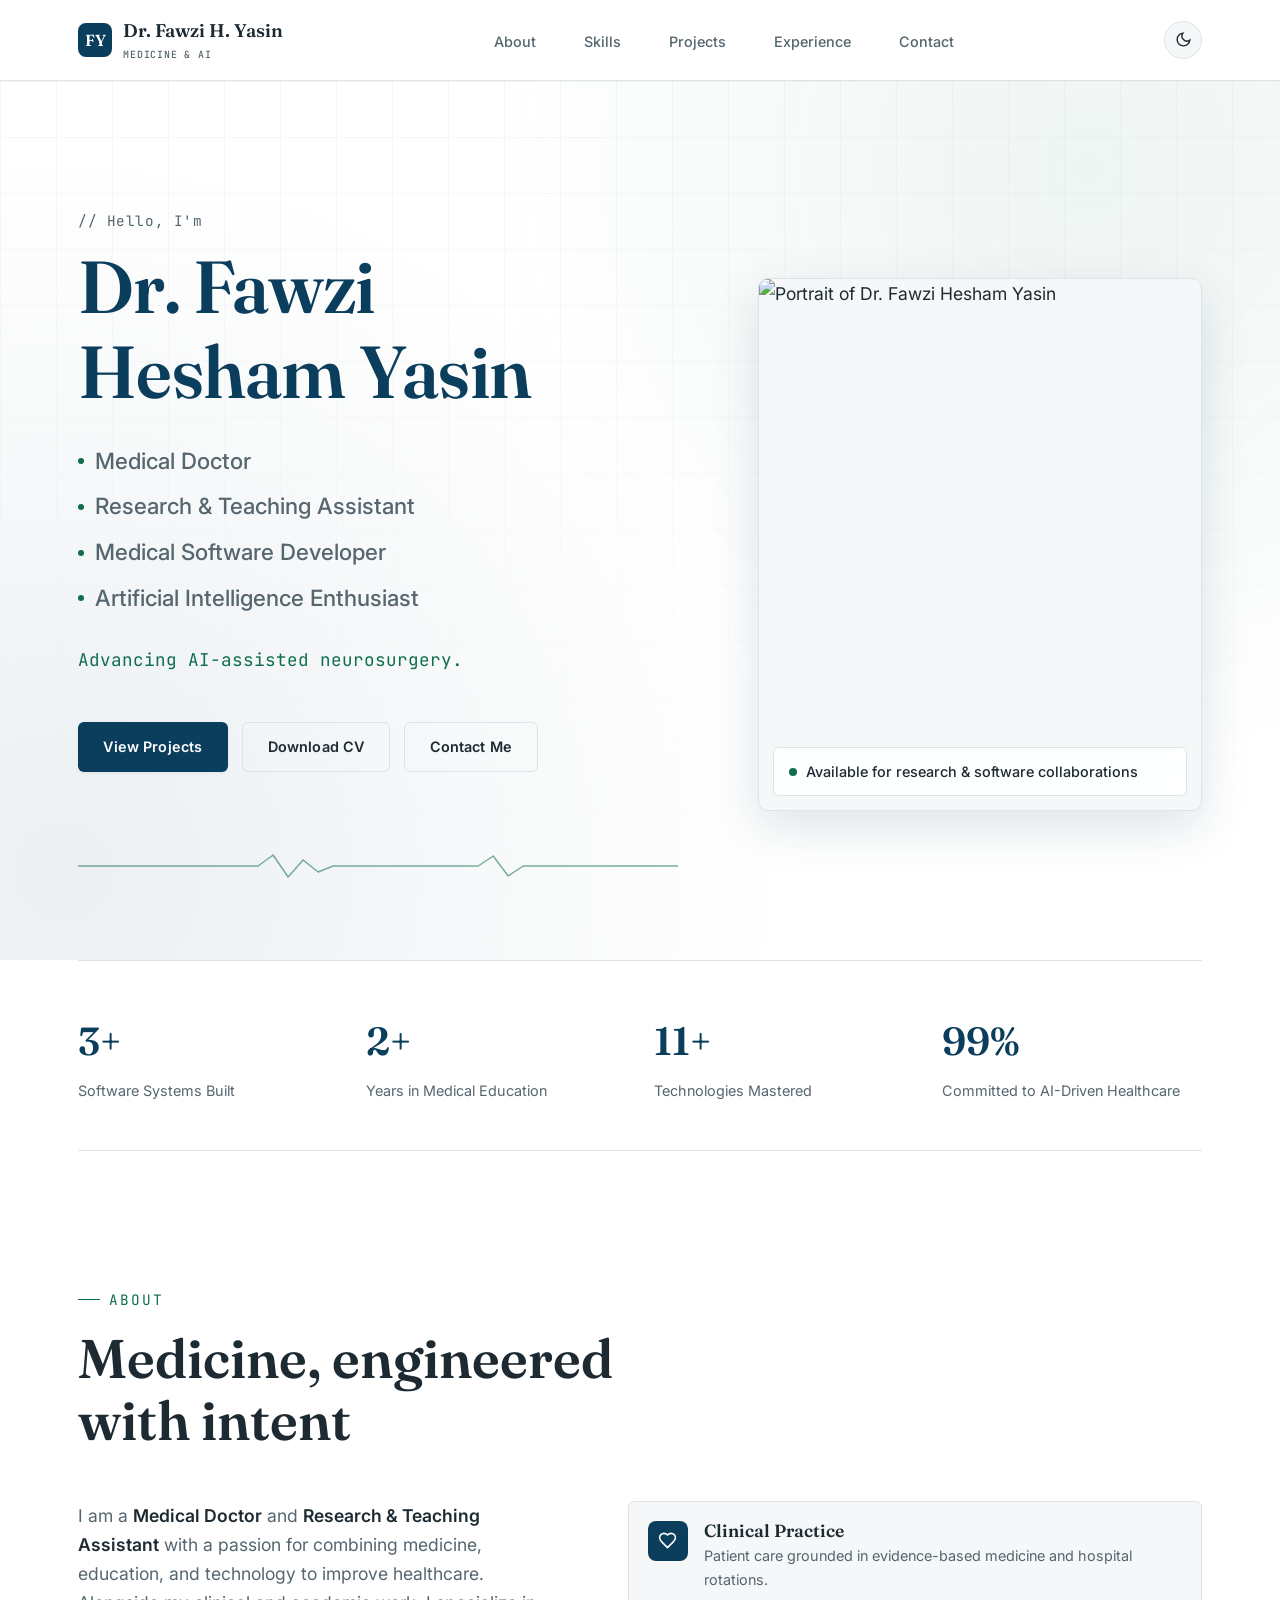
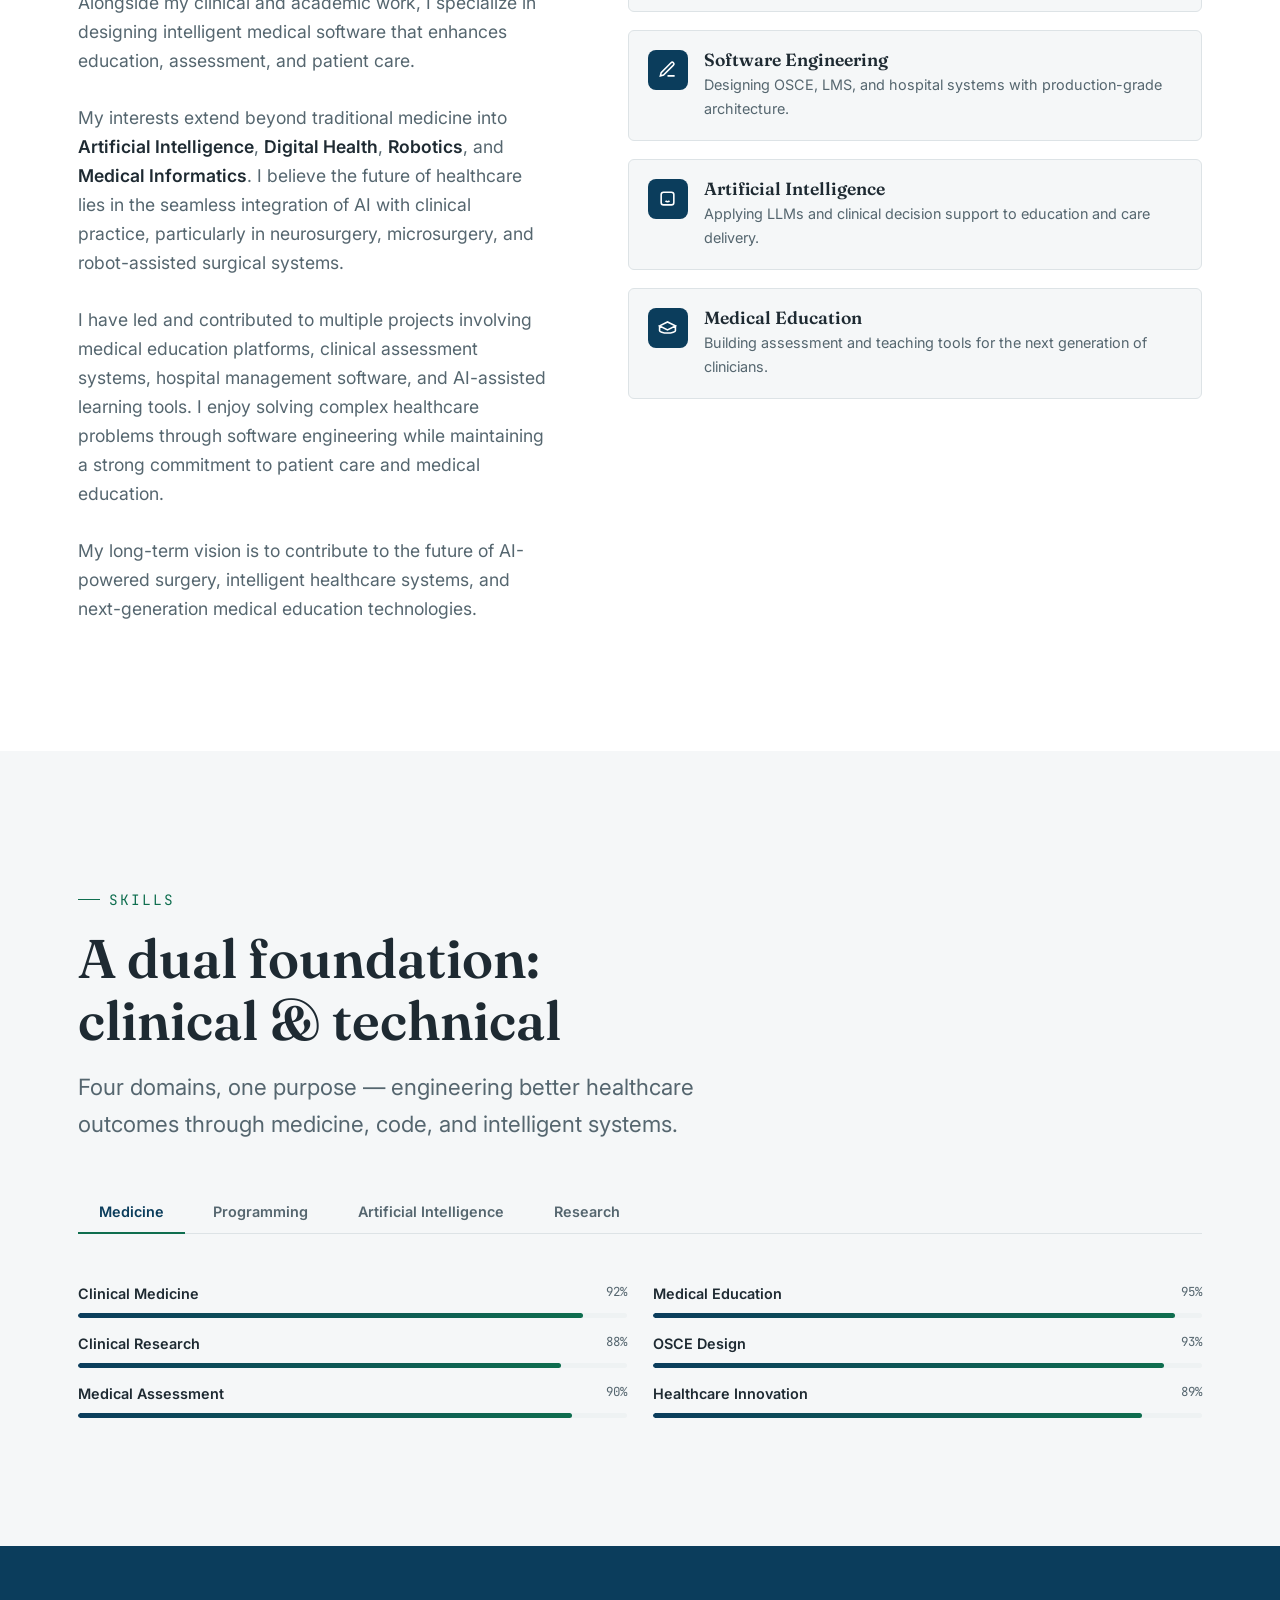
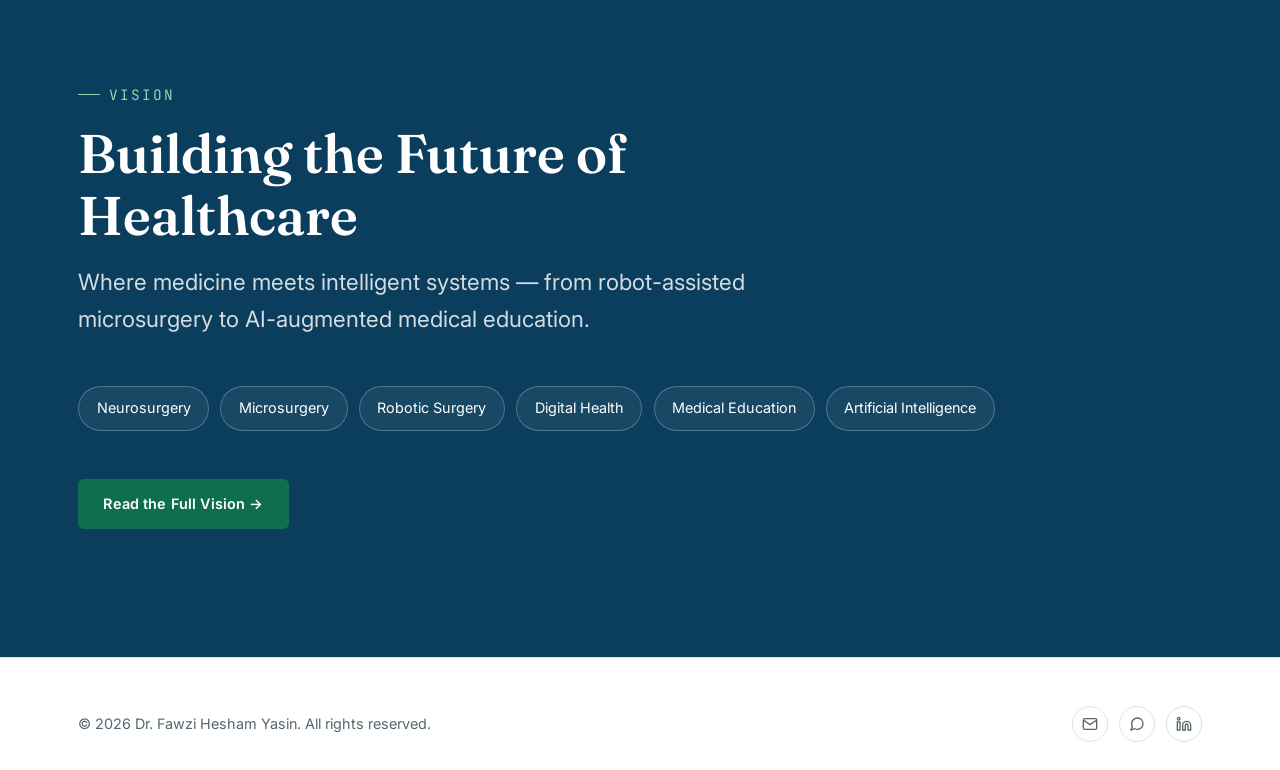
==== index.html @ 8b8a3ea6 "Initial commit: portfolio website" ====
<!DOCTYPE html>
<html lang="en">
<head>
<meta charset="UTF-8">
<meta name="viewport" content="width=device-width, initial-scale=1.0">
<title>Dr. Fawzi Hesham Yasin — Medical Doctor &amp; Medical Software Developer</title>
<meta name="description" content="Dr. Fawzi Hesham Yasin — Medical Doctor, Research &amp; Teaching Assistant, Medical Software Developer, and AI &amp; Digital Health enthusiast bridging medicine, AI, and medical education.">
<meta property="og:title" content="Dr. Fawzi Hesham Yasin">
<meta property="og:description" content="Medical Doctor • Research & Teaching Assistant • Medical Software Developer • AI & Digital Health Enthusiast">
<meta property="og:type" content="website">
<link rel="preconnect" href="https://fonts.googleapis.com">
<link rel="preconnect" href="https://fonts.gstatic.com" crossorigin>
<link href="https://fonts.googleapis.com/css2?family=Fraunces:opsz,wght@9..144,500;9..144,600;9..144,700&family=Inter:wght@400;500;600;700&family=JetBrains+Mono:wght@400;500&display=swap" rel="stylesheet">
<link rel="stylesheet" href="assets/css/style.css">
</head>
<body>

<!-- Loader -->
<div class="loader" aria-hidden="true">
  <svg class="loader-mark" viewBox="0 0 300 60" xmlns="http://www.w3.org/2000/svg">
    <path d="M0,30 L60,30 L72,10 L85,50 L98,20 L110,40 L122,30 L180,30 L192,15 L205,45 L218,30 L300,30"/>
  </svg>
</div>

<!-- Header -->
<header class="site-header">
  <nav class="nav">
    <a href="index.html" class="brand">
      <span class="brand-mark">FY</span>
      <span>Dr. Fawzi H. Yasin<small>Medicine &amp; AI</small></span>
    </a>
    <ul class="nav-links">
      <li><a href="index.html#about">About</a></li>
      <li><a href="index.html#skills">Skills</a></li>
      <li><a href="projects.html">Projects</a></li>
      <li><a href="experience.html">Experience</a></li>
      <li><a href="contact.html">Contact</a></li>
    </ul>
    <div class="nav-actions">
      <button class="theme-toggle" aria-label="Toggle dark mode">
        <svg class="icon-moon" viewBox="0 0 24 24" fill="none" stroke="currentColor" stroke-width="2"><path d="M21 12.79A9 9 0 1 1 11.21 3 7 7 0 0 0 21 12.79z"/></svg>
        <svg class="icon-sun" viewBox="0 0 24 24" fill="none" stroke="currentColor" stroke-width="2"><circle cx="12" cy="12" r="4"/><path d="M12 2v2M12 20v2M4.93 4.93l1.41 1.41M17.66 17.66l1.41 1.41M2 12h2M20 12h2M6.34 17.66l-1.41 1.41M19.07 4.93l-1.41 1.41"/></svg>
      </button>
      <button class="menu-toggle" aria-label="Toggle menu"><span></span><span></span><span></span></button>
    </div>
  </nav>
</header>

<!-- Hero -->
<section class="hero">
  <div class="hero-bg" aria-hidden="true"></div>
  <div class="hero-grid" aria-hidden="true"></div>
  <div class="container hero-inner">
    <div>
      <div class="hero-greeting">// Hello, I'm</div>
      <h1>Dr. Fawzi<br>Hesham Yasin</h1>
      <div class="hero-roles">
        <div class="hero-role"><span class="dot"></span>Medical Doctor</div>
        <div class="hero-role"><span class="dot"></span>Research &amp; Teaching Assistant</div>
        <div class="hero-role"><span class="dot"></span>Medical Software Developer</div>
        <div class="hero-role"><span class="dot"></span>Artificial Intelligence Enthusiast</div>
      </div>
      <div class="hero-typed" aria-live="polite"></div>
      <div class="hero-actions">
        <a href="projects.html" class="btn btn-primary">View Projects</a>
        <a href="assets/cv/Fawzi-Hesham-Yasin-CV.pdf" class="btn btn-outline" download>Download CV</a>
        <a href="contact.html" class="btn btn-outline">Contact Me</a>
      </div>
      <div class="hero-vital" aria-hidden="true">
        <svg class="vital-divider" viewBox="0 0 600 28" preserveAspectRatio="none">
          <path d="M0,14 L180,14 L195,3 L210,25 L225,8 L240,20 L255,14 L400,14 L415,4 L430,24 L445,14 L600,14"/>
        </svg>
      </div>
    </div>
    <div class="hero-portrait">
      <img src="https://images.unsplash.com/photo-1622253692010-333f2da6031d?q=80&w=800&auto=format&fit=crop" alt="Portrait of Dr. Fawzi Hesham Yasin" id="portraitImg">
      <div class="hero-portrait-badge">
        <span class="pulse"></span>
        <span>Available for research &amp; software collaborations</span>
      </div>
    </div>
  </div>
</section>

<!-- Stats -->
<div class="container">
  <div class="stats">
    <div class="stat reveal">
      <div class="stat-num"><span data-count="4" data-suffix="+">0</span></div>
      <div class="stat-label">Software Systems Built</div>
    </div>
    <div class="stat reveal">
      <div class="stat-num"><span data-count="3" data-suffix="+">0</span></div>
      <div class="stat-label">Years in Medical Education</div>
    </div>
    <div class="stat reveal">
      <div class="stat-num"><span data-count="12" data-suffix="+">0</span></div>
      <div class="stat-label">Technologies Mastered</div>
    </div>
    <div class="stat reveal">
      <div class="stat-num"><span data-count="100" data-suffix="%">0</span></div>
      <div class="stat-label">Committed to AI-Driven Healthcare</div>
    </div>
  </div>
</div>

<!-- About -->
<section id="about">
  <div class="container">
    <div class="section-head reveal">
      <div class="eyebrow">About</div>
      <h2>Medicine, engineered with intent</h2>
    </div>
    <div class="about-grid">
      <div class="about-copy reveal">
        <p>I am a <strong>Medical Doctor</strong> and <strong>Research &amp; Teaching Assistant</strong> with a passion for combining medicine, education, and technology to improve healthcare. Alongside my clinical and academic work, I specialize in designing intelligent medical software that enhances education, assessment, and patient care.</p>
        <p>My interests extend beyond traditional medicine into <strong>Artificial Intelligence</strong>, <strong>Digital Health</strong>, <strong>Robotics</strong>, and <strong>Medical Informatics</strong>. I believe the future of healthcare lies in the seamless integration of AI with clinical practice, particularly in neurosurgery, microsurgery, and robot-assisted surgical systems.</p>
        <p>I have led and contributed to multiple projects involving medical education platforms, clinical assessment systems, hospital management software, and AI-assisted learning tools. I enjoy solving complex healthcare problems through software engineering while maintaining a strong commitment to patient care and medical education.</p>
        <p>My long-term vision is to contribute to the future of AI-powered surgery, intelligent healthcare systems, and next-generation medical education technologies.</p>
      </div>
      <div class="pillars reveal">
        <div class="pillar">
          <div class="pillar-icon"><svg viewBox="0 0 24 24" fill="none" stroke="currentColor" stroke-width="2"><path d="M19 14c1.49-1.46 3-3.21 3-5.5A5.5 5.5 0 0 0 16.5 3c-1.76 0-3 .5-4.5 2-1.5-1.5-2.74-2-4.5-2A5.5 5.5 0 0 0 2 8.5c0 2.29 1.51 4.04 3 5.5l7 7Z"/></svg></div>
          <div><h4>Clinical Practice</h4><p>Patient care grounded in evidence-based medicine and hospital rotations.</p></div>
        </div>
        <div class="pillar">
          <div class="pillar-icon"><svg viewBox="0 0 24 24" fill="none" stroke="currentColor" stroke-width="2"><path d="M12 20h9M16.5 3.5a2.12 2.12 0 0 1 3 3L7 19l-4 1 1-4Z"/></svg></div>
          <div><h4>Software Engineering</h4><p>Designing OSCE, LMS, and hospital systems with production-grade architecture.</p></div>
        </div>
        <div class="pillar">
          <div class="pillar-icon"><svg viewBox="0 0 24 24" fill="none" stroke="currentColor" stroke-width="2"><rect x="4" y="4" width="16" height="16" rx="3"/><path d="M9 9h.01M15 9h.01M9.5 15a3.5 3.5 0 0 0 5 0"/></svg></div>
          <div><h4>Artificial Intelligence</h4><p>Applying LLMs and clinical decision support to education and care delivery.</p></div>
        </div>
        <div class="pillar">
          <div class="pillar-icon"><svg viewBox="0 0 24 24" fill="none" stroke="currentColor" stroke-width="2"><path d="M22 10v6M2 10l10-5 10 5-10 5-10-5Zm0 0v6c0 1 4 3 10 3s10-2 10-3v-6"/></svg></div>
          <div><h4>Medical Education</h4><p>Building assessment and teaching tools for the next generation of clinicians.</p></div>
        </div>
      </div>
    </div>
  </div>
</section>

<!-- Skills -->
<section id="skills" style="background:var(--color-surface);">
  <div class="container">
    <div class="section-head reveal">
      <div class="eyebrow">Skills</div>
      <h2>A dual foundation: clinical &amp; technical</h2>
      <p>Four domains, one purpose — engineering better healthcare outcomes through medicine, code, and intelligent systems.</p>
    </div>

    <div class="skills-tabs reveal" role="tablist">
      <button class="skills-tab active" data-target="panel-medicine">Medicine</button>
      <button class="skills-tab" data-target="panel-programming">Programming</button>
      <button class="skills-tab" data-target="panel-ai">Artificial Intelligence</button>
      <button class="skills-tab" data-target="panel-research">Research</button>
    </div>

    <div class="skills-panel active" id="panel-medicine">
      <div class="skill-list">
        <div class="skill-item"><div class="skill-item-top"><span class="skill-name">Clinical Medicine</span><span class="skill-pct">92%</span></div><div class="skill-bar"><div class="skill-bar-fill" data-pct="92"></div></div></div>
        <div class="skill-item"><div class="skill-item-top"><span class="skill-name">Medical Education</span><span class="skill-pct">95%</span></div><div class="skill-bar"><div class="skill-bar-fill" data-pct="95"></div></div></div>
        <div class="skill-item"><div class="skill-item-top"><span class="skill-name">Clinical Research</span><span class="skill-pct">88%</span></div><div class="skill-bar"><div class="skill-bar-fill" data-pct="88"></div></div></div>
        <div class="skill-item"><div class="skill-item-top"><span class="skill-name">OSCE Design</span><span class="skill-pct">93%</span></div><div class="skill-bar"><div class="skill-bar-fill" data-pct="93"></div></div></div>
        <div class="skill-item"><div class="skill-item-top"><span class="skill-name">Medical Assessment</span><span class="skill-pct">90%</span></div><div class="skill-bar"><div class="skill-bar-fill" data-pct="90"></div></div></div>
        <div class="skill-item"><div class="skill-item-top"><span class="skill-name">Healthcare Innovation</span><span class="skill-pct">89%</span></div><div class="skill-bar"><div class="skill-bar-fill" data-pct="89"></div></div></div>
      </div>
    </div>

    <div class="skills-panel" id="panel-programming">
      <div class="skill-list">
        <div class="skill-item"><div class="skill-item-top"><span class="skill-name">Python</span><span class="skill-pct">90%</span></div><div class="skill-bar"><div class="skill-bar-fill" data-pct="90"></div></div></div>
        <div class="skill-item"><div class="skill-item-top"><span class="skill-name">Django</span><span class="skill-pct">85%</span></div><div class="skill-bar"><div class="skill-bar-fill" data-pct="85"></div></div></div>
        <div class="skill-item"><div class="skill-item-top"><span class="skill-name">JavaScript</span><span class="skill-pct">82%</span></div><div class="skill-bar"><div class="skill-bar-fill" data-pct="82"></div></div></div>
        <div class="skill-item"><div class="skill-item-top"><span class="skill-name">React</span><span class="skill-pct">78%</span></div><div class="skill-bar"><div class="skill-bar-fill" data-pct="78"></div></div></div>
        <div class="skill-item"><div class="skill-item-top"><span class="skill-name">Flutter</span><span class="skill-pct">75%</span></div><div class="skill-bar"><div class="skill-bar-fill" data-pct="75"></div></div></div>
        <div class="skill-item"><div class="skill-item-top"><span class="skill-name">HTML &amp; CSS</span><span class="skill-pct">93%</span></div><div class="skill-bar"><div class="skill-bar-fill" data-pct="93"></div></div></div>
        <div class="skill-item"><div class="skill-item-top"><span class="skill-name">REST APIs</span><span class="skill-pct">86%</span></div><div class="skill-bar"><div class="skill-bar-fill" data-pct="86"></div></div></div>
        <div class="skill-item"><div class="skill-item-top"><span class="skill-name">Git &amp; GitHub</span><span class="skill-pct">88%</span></div><div class="skill-bar"><div class="skill-bar-fill" data-pct="88"></div></div></div>
      </div>
    </div>

    <div class="skills-panel" id="panel-ai">
      <div class="skill-list">
        <div class="skill-item"><div class="skill-item-top"><span class="skill-name">AI in Medicine</span><span class="skill-pct">91%</span></div><div class="skill-bar"><div class="skill-bar-fill" data-pct="91"></div></div></div>
        <div class="skill-item"><div class="skill-item-top"><span class="skill-name">Medical Education AI</span><span class="skill-pct">89%</span></div><div class="skill-bar"><div class="skill-bar-fill" data-pct="89"></div></div></div>
        <div class="skill-item"><div class="skill-item-top"><span class="skill-name">Clinical Decision Support</span><span class="skill-pct">84%</span></div><div class="skill-bar"><div class="skill-bar-fill" data-pct="84"></div></div></div>
        <div class="skill-item"><div class="skill-item-top"><span class="skill-name">Prompt Engineering</span><span class="skill-pct">92%</span></div><div class="skill-bar"><div class="skill-bar-fill" data-pct="92"></div></div></div>
        <div class="skill-item"><div class="skill-item-top"><span class="skill-name">AI Workflow Design</span><span class="skill-pct">87%</span></div><div class="skill-bar"><div class="skill-bar-fill" data-pct="87"></div></div></div>
        <div class="skill-item"><div class="skill-item-top"><span class="skill-name">LLMs</span><span class="skill-pct">90%</span></div><div class="skill-bar"><div class="skill-bar-fill" data-pct="90"></div></div></div>
        <div class="skill-item"><div class="skill-item-top"><span class="skill-name">Healthcare Automation</span><span class="skill-pct">83%</span></div><div class="skill-bar"><div class="skill-bar-fill" data-pct="83"></div></div></div>
        <div class="skill-item"><div class="skill-item-top"><span class="skill-name">Digital Health</span><span class="skill-pct">88%</span></div><div class="skill-bar"><div class="skill-bar-fill" data-pct="88"></div></div></div>
      </div>
    </div>

    <div class="skills-panel" id="panel-research">
      <div class="skill-list">
        <div class="skill-item"><div class="skill-item-top"><span class="skill-name">Clinical Research</span><span class="skill-pct">87%</span></div><div class="skill-bar"><div class="skill-bar-fill" data-pct="87"></div></div></div>
        <div class="skill-item"><div class="skill-item-top"><span class="skill-name">Evidence-Based Medicine</span><span class="skill-pct">90%</span></div><div class="skill-bar"><div class="skill-bar-fill" data-pct="90"></div></div></div>
        <div class="skill-item"><div class="skill-item-top"><span class="skill-name">Medical Statistics</span><span class="skill-pct">80%</span></div><div class="skill-bar"><div class="skill-bar-fill" data-pct="80"></div></div></div>
        <div class="skill-item"><div class="skill-item-top"><span class="skill-name">Scientific Writing</span><span class="skill-pct">85%</span></div><div class="skill-bar"><div class="skill-bar-fill" data-pct="85"></div></div></div>
        <div class="skill-item"><div class="skill-item-top"><span class="skill-name">Data Analysis</span><span class="skill-pct">83%</span></div><div class="skill-bar"><div class="skill-bar-fill" data-pct="83"></div></div></div>
        <div class="skill-item"><div class="skill-item-top"><span class="skill-name">Research Methodology</span><span class="skill-pct">86%</span></div><div class="skill-bar"><div class="skill-bar-fill" data-pct="86"></div></div></div>
      </div>
    </div>
  </div>
</section>

<!-- Vision preview -->
<section class="vision-section">
  <div class="container">
    <div class="eyebrow reveal">Vision</div>
    <h2 class="reveal">Building the Future of Healthcare</h2>
    <p class="lede reveal">Where medicine meets intelligent systems — from robot-assisted microsurgery to AI-augmented medical education.</p>
    <div class="vision-tags reveal">
      <span class="vision-tag">Neurosurgery</span>
      <span class="vision-tag">Microsurgery</span>
      <span class="vision-tag">Robotic Surgery</span>
      <span class="vision-tag">Digital Health</span>
      <span class="vision-tag">Medical Education</span>
      <span class="vision-tag">Artificial Intelligence</span>
    </div>
    <a href="experience.html#vision" class="btn btn-emerald reveal">Read the Full Vision →</a>
  </div>
</section>

<!-- Footer -->
<footer class="site-footer">
  <div class="container footer-inner">
    <div class="footer-copy">© 2026 Dr. Fawzi Hesham Yasin. All rights reserved.</div>
    <div class="footer-social">
      <a href="mailto:Fawzi.fy@gmail.com" aria-label="Email"><svg viewBox="0 0 24 24" fill="none" stroke="currentColor" stroke-width="2"><rect x="2" y="4" width="20" height="16" rx="2"/><path d="m22 6-10 7L2 6"/></svg></a>
      <a href="https://wa.me/972595202671" target="_blank" rel="noopener" aria-label="WhatsApp"><svg viewBox="0 0 24 24" fill="none" stroke="currentColor" stroke-width="2"><path d="M21 11.5a8.38 8.38 0 0 1-.9 3.8 8.5 8.5 0 0 1-7.6 4.7 8.38 8.38 0 0 1-3.8-.9L3 21l1.9-5.7a8.38 8.38 0 0 1-.9-3.8 8.5 8.5 0 0 1 4.7-7.6 8.38 8.38 0 0 1 3.8-.9h.5a8.48 8.48 0 0 1 8 8v.5z"/></svg></a>
      <a href="https://linkedin.com" target="_blank" rel="noopener" aria-label="LinkedIn"><svg viewBox="0 0 24 24" fill="none" stroke="currentColor" stroke-width="2"><path d="M16 8a6 6 0 0 1 6 6v7h-4v-7a2 2 0 0 0-2-2 2 2 0 0 0-2 2v7h-4v-7a6 6 0 0 1 6-6z"/><rect x="2" y="9" width="4" height="12"/><circle cx="4" cy="4" r="2"/></svg></a>
    </div>
  </div>
</footer>

<button class="to-top" aria-label="Back to top">
  <svg viewBox="0 0 24 24" fill="none" stroke="currentColor" stroke-width="2"><path d="M12 19V5M5 12l7-7 7 7"/></svg>
</button>

<script src="assets/js/main.js"></script>
</body>
</html>
---- assets/css/style.css ----
/* ============================================================
   Dr. Fawzi Hesham Yasin — Portfolio
   Design tokens
   ============================================================ */
:root {
  /* Color */
  --color-primary: #0B3D5C;      /* deep medical blue */
  --color-primary-dark: #082C43;
  --color-emerald: #0F6E4F;      /* professional emerald */
  --color-emerald-light: #12885F;
  --color-bg: #FFFFFF;
  --color-surface: #F5F7F8;      /* light gray */
  --color-surface-alt: #EEF2F3;
  --color-text: #1E2A32;         /* dark slate */
  --color-text-muted: #55666F;
  --color-accent: #4A90A4;       /* soft blue */
  --color-border: #DDE3E6;

  /* Dark mode */
  --dark-bg: #0E1418;
  --dark-surface: #151D22;
  --dark-surface-alt: #1B252B;
  --dark-text: #E7EDEF;
  --dark-text-muted: #94A5AC;
  --dark-border: #263139;

  /* Type */
  --font-display: 'Fraunces', Georgia, 'Times New Roman', serif;
  --font-body: 'Inter', -apple-system, BlinkMacSystemFont, 'Segoe UI', sans-serif;
  --font-mono: 'JetBrains Mono', 'SF Mono', Consolas, monospace;

  /* Scale */
  --step--1: clamp(0.83rem, 0.8rem + 0.15vw, 0.9rem);
  --step-0: clamp(1rem, 0.96rem + 0.2vw, 1.1rem);
  --step-1: clamp(1.2rem, 1.1rem + 0.4vw, 1.4rem);
  --step-2: clamp(1.5rem, 1.35rem + 0.6vw, 1.85rem);
  --step-3: clamp(1.9rem, 1.65rem + 1vw, 2.5rem);
  --step-4: clamp(2.4rem, 2rem + 1.8vw, 3.4rem);
  --step-5: clamp(3rem, 2.4rem + 2.8vw, 4.6rem);

  /* Spacing */
  --space-xs: 0.5rem;
  --space-sm: 1rem;
  --space-md: 1.75rem;
  --space-lg: 3rem;
  --space-xl: 5rem;
  --space-2xl: 8rem;

  /* Misc */
  --radius: 6px;
  --radius-lg: 10px;
  --shadow-sm: 0 1px 3px rgba(11, 61, 92, 0.08);
  --shadow-md: 0 8px 24px rgba(11, 61, 92, 0.10);
  --shadow-lg: 0 16px 48px rgba(11, 61, 92, 0.14);
  --ease: cubic-bezier(0.4, 0, 0.2, 1);
  --max-width: 1180px;
}

[data-theme="dark"] {
  --color-bg: var(--dark-bg);
  --color-surface: var(--dark-surface);
  --color-surface-alt: var(--dark-surface-alt);
  --color-text: var(--dark-text);
  --color-text-muted: var(--dark-text-muted);
  --color-border: var(--dark-border);
  --shadow-sm: 0 1px 3px rgba(0, 0, 0, 0.3);
  --shadow-md: 0 8px 24px rgba(0, 0, 0, 0.35);
  --shadow-lg: 0 16px 48px rgba(0, 0, 0, 0.45);
}

/* ============================================================
   Reset
   ============================================================ */
*, *::before, *::after { box-sizing: border-box; }
html { scroll-behavior: smooth; }
@media (prefers-reduced-motion: reduce) {
  html { scroll-behavior: auto; }
  *, *::before, *::after {
    animation-duration: 0.01ms !important;
    animation-iteration-count: 1 !important;
    transition-duration: 0.01ms !important;
    scroll-behavior: auto !important;
  }
}
body {
  margin: 0;
  font-family: var(--font-body);
  color: var(--color-text);
  background: var(--color-bg);
  font-size: var(--step-0);
  line-height: 1.65;
  -webkit-font-smoothing: antialiased;
  transition: background 0.3s var(--ease), color 0.3s var(--ease);
}
img { max-width: 100%; display: block; }
a { color: inherit; text-decoration: none; }
ul { list-style: none; margin: 0; padding: 0; }
h1, h2, h3, h4 { font-family: var(--font-display); font-weight: 600; line-height: 1.15; margin: 0; color: var(--color-text); }
p { margin: 0; }
button { font-family: inherit; cursor: pointer; }
:focus-visible {
  outline: 2px solid var(--color-emerald);
  outline-offset: 3px;
}

.container {
  max-width: var(--max-width);
  margin: 0 auto;
  padding: 0 var(--space-md);
}

.eyebrow {
  font-family: var(--font-mono);
  font-size: var(--step--1);
  letter-spacing: 0.14em;
  text-transform: uppercase;
  color: var(--color-emerald);
  display: inline-flex;
  align-items: center;
  gap: 0.6em;
  margin-bottom: var(--space-sm);
}
.eyebrow::before {
  content: "";
  width: 22px;
  height: 1px;
  background: var(--color-emerald);
  display: inline-block;
}

section { padding: var(--space-2xl) 0; }
@media (max-width: 768px) {
  section { padding: var(--space-xl) 0; }
}

.section-head { max-width: 640px; margin-bottom: var(--space-lg); }
.section-head h2 { font-size: var(--step-4); }
.section-head p { color: var(--color-text-muted); margin-top: var(--space-sm); font-size: var(--step-1); }

/* ============================================================
   Vital-line signature motif
   ============================================================ */
.vital-divider {
  width: 100%;
  height: 28px;
  display: block;
  color: var(--color-emerald);
  opacity: 0.55;
}
.vital-divider path {
  fill: none;
  stroke: currentColor;
  stroke-width: 1.5;
  stroke-linecap: round;
  stroke-linejoin: round;
}

/* ============================================================
   Buttons
   ============================================================ */
.btn {
  display: inline-flex;
  align-items: center;
  justify-content: center;
  gap: 0.5em;
  padding: 0.85em 1.7em;
  border-radius: var(--radius);
  font-weight: 600;
  font-size: var(--step--1);
  letter-spacing: 0.01em;
  border: 1px solid transparent;
  transition: transform 0.2s var(--ease), background 0.2s var(--ease), color 0.2s var(--ease), border-color 0.2s var(--ease), box-shadow 0.2s var(--ease);
  white-space: nowrap;
}
.btn-primary {
  background: var(--color-primary);
  color: #fff;
  box-shadow: var(--shadow-sm);
}
.btn-primary:hover { background: var(--color-primary-dark); transform: translateY(-2px); box-shadow: var(--shadow-md); }
.btn-outline {
  background: transparent;
  border-color: var(--color-border);
  color: var(--color-text);
}
.btn-outline:hover { border-color: var(--color-primary); color: var(--color-primary); transform: translateY(-2px); }
.btn-emerald {
  background: var(--color-emerald);
  color: #fff;
}
.btn-emerald:hover { background: var(--color-emerald-light); transform: translateY(-2px); box-shadow: var(--shadow-md); }
.btn-sm { padding: 0.6em 1.2em; font-size: var(--step--1); }

/* ============================================================
   Navigation
   ============================================================ */
.site-header {
  position: sticky;
  top: 0;
  z-index: 100;
  background: color-mix(in srgb, var(--color-bg) 88%, transparent);
  backdrop-filter: blur(10px);
  border-bottom: 1px solid var(--color-border);
  transition: background 0.3s var(--ease), border-color 0.3s var(--ease);
}
.nav {
  display: flex;
  align-items: center;
  justify-content: space-between;
  padding: 1rem var(--space-md);
  max-width: var(--max-width);
  margin: 0 auto;
}
.brand {
  display: flex;
  align-items: center;
  gap: 0.7rem;
  font-family: var(--font-display);
  font-weight: 600;
  font-size: 1.15rem;
  color: var(--color-text);
}
.brand-mark {
  width: 34px;
  height: 34px;
  border-radius: 8px;
  background: var(--color-primary);
  color: #fff;
  display: flex;
  align-items: center;
  justify-content: center;
  font-family: var(--font-display);
  font-size: 1rem;
  font-weight: 600;
  flex-shrink: 0;
}
.brand small {
  display: block;
  font-family: var(--font-mono);
  font-size: 0.62rem;
  letter-spacing: 0.08em;
  color: var(--color-text-muted);
  font-weight: 500;
  text-transform: uppercase;
  margin-top: 1px;
}
.nav-links {
  display: flex;
  align-items: center;
  gap: var(--space-lg);
}
.nav-links a {
  font-size: var(--step--1);
  font-weight: 500;
  color: var(--color-text-muted);
  position: relative;
  padding: 0.3rem 0;
  transition: color 0.2s var(--ease);
}
.nav-links a::after {
  content: "";
  position: absolute;
  left: 0;
  bottom: -3px;
  width: 0;
  height: 2px;
  background: var(--color-emerald);
  transition: width 0.25s var(--ease);
}
.nav-links a:hover { color: var(--color-text); }
.nav-links a.active { color: var(--color-primary); }
.nav-links a.active::after { width: 100%; }

.nav-actions { display: flex; align-items: center; gap: 0.9rem; }

.theme-toggle {
  width: 38px;
  height: 38px;
  border-radius: 50%;
  border: 1px solid var(--color-border);
  background: var(--color-surface);
  display: flex;
  align-items: center;
  justify-content: center;
  color: var(--color-text);
  transition: border-color 0.2s var(--ease), transform 0.2s var(--ease);
}
.theme-toggle:hover { border-color: var(--color-emerald); transform: rotate(15deg); }
.theme-toggle svg { width: 17px; height: 17px; }
.theme-toggle .icon-sun { display: none; }
[data-theme="dark"] .theme-toggle .icon-moon { display: none; }
[data-theme="dark"] .theme-toggle .icon-sun { display: block; }

.menu-toggle {
  display: none;
  width: 38px;
  height: 38px;
  border: 1px solid var(--color-border);
  border-radius: 8px;
  background: var(--color-surface);
  align-items: center;
  justify-content: center;
  flex-direction: column;
  gap: 4px;
}
.menu-toggle span {
  width: 16px;
  height: 2px;
  background: var(--color-text);
  transition: transform 0.25s var(--ease), opacity 0.25s var(--ease);
}
.menu-toggle.open span:nth-child(1) { transform: translateY(6px) rotate(45deg); }
.menu-toggle.open span:nth-child(2) { opacity: 0; }
.menu-toggle.open span:nth-child(3) { transform: translateY(-6px) rotate(-45deg); }

@media (max-width: 860px) {
  .menu-toggle { display: flex; }
  .nav-links {
    position: fixed;
    top: 65px;
    left: 0;
    right: 0;
    background: var(--color-bg);
    border-bottom: 1px solid var(--color-border);
    flex-direction: column;
    align-items: flex-start;
    gap: 0;
    padding: 0.5rem var(--space-md) 1rem;
    transform: translateY(-8px);
    opacity: 0;
    visibility: hidden;
    transition: opacity 0.25s var(--ease), transform 0.25s var(--ease), visibility 0.25s;
    box-shadow: var(--shadow-md);
  }
  .nav-links.open { opacity: 1; visibility: visible; transform: translateY(0); }
  .nav-links a { width: 100%; padding: 0.85rem 0; border-bottom: 1px solid var(--color-border); }
  .nav-links a::after { display: none; }
}

/* ============================================================
   Loader
   ============================================================ */
.loader {
  position: fixed;
  inset: 0;
  z-index: 999;
  background: var(--color-bg);
  display: flex;
  align-items: center;
  justify-content: center;
  transition: opacity 0.5s var(--ease), visibility 0.5s;
}
.loader.hidden { opacity: 0; visibility: hidden; }
.loader-mark { width: 180px; color: var(--color-primary); }
.loader-mark path {
  fill: none;
  stroke: currentColor;
  stroke-width: 2;
  stroke-linecap: round;
  stroke-linejoin: round;
  stroke-dasharray: 300;
  stroke-dashoffset: 300;
  animation: draw-line 1.3s var(--ease) forwards;
}
@keyframes draw-line { to { stroke-dashoffset: 0; } }

/* ============================================================
   Hero
   ============================================================ */
.hero {
  position: relative;
  padding: var(--space-2xl) 0 var(--space-xl);
  overflow: hidden;
}
.hero-bg {
  position: absolute;
  inset: 0;
  z-index: -1;
  background:
    radial-gradient(circle at 85% 10%, color-mix(in srgb, var(--color-emerald) 7%, transparent), transparent 45%),
    radial-gradient(circle at 5% 90%, color-mix(in srgb, var(--color-primary) 8%, transparent), transparent 50%);
}
.hero-grid {
  position: absolute;
  inset: 0;
  z-index: -1;
  opacity: 0.5;
  background-image:
    linear-gradient(color-mix(in srgb, var(--color-border) 65%, transparent) 1px, transparent 1px),
    linear-gradient(90deg, color-mix(in srgb, var(--color-border) 65%, transparent) 1px, transparent 1px);
  background-size: 56px 56px;
  mask-image: linear-gradient(to bottom, black, transparent 85%);
}
.hero-inner {
  display: grid;
  grid-template-columns: 1.15fr 0.85fr;
  gap: var(--space-xl);
  align-items: center;
}
@media (max-width: 900px) {
  .hero-inner { grid-template-columns: 1fr; gap: var(--space-lg); }
  .hero-portrait { order: -1; max-width: 260px; margin: 0 auto; }
}
.hero-greeting {
  font-family: var(--font-mono);
  font-size: var(--step--1);
  color: var(--color-text-muted);
  letter-spacing: 0.04em;
  margin-bottom: 0.8rem;
}
.hero h1 {
  font-size: var(--step-5);
  color: var(--color-primary);
  letter-spacing: -0.01em;
}
.hero-roles {
  margin-top: var(--space-md);
  display: flex;
  flex-direction: column;
  gap: 0.55rem;
}
.hero-role {
  display: flex;
  align-items: center;
  gap: 0.7rem;
  font-size: var(--step-1);
  color: var(--color-text-muted);
  font-weight: 500;
}
.hero-role .dot { width: 6px; height: 6px; border-radius: 50%; background: var(--color-emerald); flex-shrink: 0; }
.hero-typed {
  margin-top: var(--space-md);
  font-family: var(--font-mono);
  font-size: var(--step-0);
  color: var(--color-emerald);
  min-height: 1.6em;
}
.hero-typed .cursor { display: inline-block; width: 2px; background: var(--color-emerald); margin-left: 2px; animation: blink 0.9s steps(1) infinite; }
@keyframes blink { 50% { opacity: 0; } }

.hero-actions {
  margin-top: var(--space-lg);
  display: flex;
  flex-wrap: wrap;
  gap: 0.9rem;
}

.hero-portrait {
  position: relative;
  aspect-ratio: 3/3.6;
  border-radius: var(--radius-lg);
  overflow: hidden;
  background: var(--color-surface);
  border: 1px solid var(--color-border);
  box-shadow: var(--shadow-lg);
}
.hero-portrait img { width: 100%; height: 100%; object-fit: cover; }
.hero-portrait-badge {
  position: absolute;
  bottom: 14px;
  left: 14px;
  right: 14px;
  background: color-mix(in srgb, var(--color-bg) 90%, transparent);
  backdrop-filter: blur(6px);
  border: 1px solid var(--color-border);
  border-radius: var(--radius);
  padding: 0.7rem 0.9rem;
  display: flex;
  align-items: center;
  gap: 0.6rem;
  font-size: var(--step--1);
  font-weight: 500;
}
.hero-portrait-badge .pulse {
  width: 8px; height: 8px; border-radius: 50%;
  background: var(--color-emerald);
  box-shadow: 0 0 0 0 rgba(15,110,79,0.5);
  animation: pulse 2s infinite;
  flex-shrink: 0;
}
@keyframes pulse {
  0% { box-shadow: 0 0 0 0 rgba(15,110,79,0.45); }
  70% { box-shadow: 0 0 0 8px rgba(15,110,79,0); }
  100% { box-shadow: 0 0 0 0 rgba(15,110,79,0); }
}

.hero-vital { margin-top: var(--space-xl); }

/* ============================================================
   Stat counters
   ============================================================ */
.stats {
  display: grid;
  grid-template-columns: repeat(4, 1fr);
  gap: var(--space-md);
  padding: var(--space-lg) 0;
  border-top: 1px solid var(--color-border);
  border-bottom: 1px solid var(--color-border);
}
@media (max-width: 700px) { .stats { grid-template-columns: repeat(2, 1fr); } }
.stat { text-align: left; }
.stat-num {
  font-family: var(--font-display);
  font-size: var(--step-3);
  color: var(--color-primary);
  font-weight: 600;
}
.stat-label {
  font-size: var(--step--1);
  color: var(--color-text-muted);
  margin-top: 0.3rem;
}

/* ============================================================
   About
   ============================================================ */
.about-grid {
  display: grid;
  grid-template-columns: 0.9fr 1.1fr;
  gap: var(--space-xl);
  align-items: start;
}
@media (max-width: 860px) { .about-grid { grid-template-columns: 1fr; } }
.about-copy p { color: var(--color-text-muted); margin-bottom: var(--space-md); font-size: var(--step-0); }
.about-copy p:last-child { margin-bottom: 0; }
.about-copy strong { color: var(--color-text); font-weight: 600; }

.pillars {
  display: flex;
  flex-direction: column;
  gap: 1.1rem;
}
.pillar {
  display: flex;
  gap: 1rem;
  padding: 1.2rem;
  background: var(--color-surface);
  border: 1px solid var(--color-border);
  border-radius: var(--radius);
  transition: border-color 0.2s var(--ease), transform 0.2s var(--ease);
}
.pillar:hover { border-color: var(--color-emerald); transform: translateX(4px); }
.pillar-icon {
  width: 40px; height: 40px;
  border-radius: 8px;
  background: var(--color-primary);
  color: #fff;
  display: flex; align-items: center; justify-content: center;
  flex-shrink: 0;
}
.pillar-icon svg { width: 19px; height: 19px; }
.pillar h4 { font-size: var(--step-0); margin-bottom: 0.2rem; }
.pillar p { color: var(--color-text-muted); font-size: var(--step--1); }

/* ============================================================
   Skills
   ============================================================ */
.skills-tabs {
  display: flex;
  gap: 0.5rem;
  flex-wrap: wrap;
  margin-bottom: var(--space-lg);
  border-bottom: 1px solid var(--color-border);
  padding-bottom: 0;
}
.skills-tab {
  padding: 0.75rem 1.3rem;
  font-size: var(--step--1);
  font-weight: 600;
  color: var(--color-text-muted);
  border-bottom: 2px solid transparent;
  margin-bottom: -1px;
  transition: color 0.2s var(--ease), border-color 0.2s var(--ease);
  background: none;
  border-top: none; border-left: none; border-right: none;
}
.skills-tab:hover { color: var(--color-text); }
.skills-tab.active { color: var(--color-primary); border-bottom-color: var(--color-emerald); }

.skills-panel { display: none; }
.skills-panel.active { display: block; animation: fade-up 0.4s var(--ease); }

.skill-list { display: grid; grid-template-columns: repeat(2, 1fr); gap: 0.9rem 1.6rem; }
@media (max-width: 600px) { .skill-list { grid-template-columns: 1fr; } }
.skill-item { display: flex; flex-direction: column; gap: 0.45rem; }
.skill-item-top { display: flex; justify-content: space-between; font-size: var(--step--1); }
.skill-name { font-weight: 600; }
.skill-pct { color: var(--color-text-muted); font-family: var(--font-mono); font-size: 0.78rem; }
.skill-bar { height: 5px; border-radius: 3px; background: var(--color-surface-alt); overflow: hidden; }
.skill-bar-fill {
  height: 100%; border-radius: 3px;
  background: linear-gradient(90deg, var(--color-primary), var(--color-emerald));
  width: 0%;
  transition: width 1.1s var(--ease);
}

/* ============================================================
   Cards / Projects
   ============================================================ */
.card-grid {
  display: grid;
  grid-template-columns: repeat(2, 1fr);
  gap: var(--space-md);
}
@media (max-width: 760px) { .card-grid { grid-template-columns: 1fr; } }

.project-card {
  background: var(--color-bg);
  border: 1px solid var(--color-border);
  border-radius: var(--radius-lg);
  padding: var(--space-md);
  display: flex;
  flex-direction: column;
  transition: transform 0.3s var(--ease), box-shadow 0.3s var(--ease), border-color 0.3s var(--ease);
}
.project-card:hover { transform: translateY(-6px); box-shadow: var(--shadow-lg); border-color: var(--color-emerald); }
.project-card-head { display: flex; align-items: flex-start; justify-content: space-between; gap: 1rem; margin-bottom: 0.9rem; }
.project-icon {
  width: 46px; height: 46px; border-radius: 10px;
  background: var(--color-surface);
  border: 1px solid var(--color-border);
  display: flex; align-items: center; justify-content: center;
  color: var(--color-primary);
  flex-shrink: 0;
}
.project-icon svg { width: 22px; height: 22px; }
.project-tag {
  font-family: var(--font-mono);
  font-size: 0.68rem;
  letter-spacing: 0.06em;
  text-transform: uppercase;
  color: var(--color-emerald);
  background: color-mix(in srgb, var(--color-emerald) 10%, transparent);
  padding: 0.3rem 0.6rem;
  border-radius: 20px;
  white-space: nowrap;
}
.project-card h3 { font-size: var(--step-2); margin-bottom: 0.5rem; }
.project-card > p.desc { color: var(--color-text-muted); margin-bottom: 1rem; }
.project-features {
  display: flex; flex-wrap: wrap; gap: 0.45rem;
  margin-top: auto; padding-top: 0.9rem;
  border-top: 1px solid var(--color-border);
}
.feature-chip {
  font-size: 0.76rem;
  color: var(--color-text-muted);
  background: var(--color-surface);
  padding: 0.3rem 0.65rem;
  border-radius: 5px;
  border: 1px solid var(--color-border);
}

/* ============================================================
   Timeline (Experience)
   ============================================================ */
.timeline { position: relative; padding-left: 2.1rem; }
.timeline::before {
  content: "";
  position: absolute;
  left: 6px; top: 6px; bottom: 6px;
  width: 1.5px;
  background: var(--color-border);
}
.timeline-item {
  position: relative;
  padding-bottom: var(--space-lg);
  opacity: 0;
  transform: translateY(16px);
  transition: opacity 0.6s var(--ease), transform 0.6s var(--ease);
}
.timeline-item.in-view { opacity: 1; transform: translateY(0); }
.timeline-item:last-child { padding-bottom: 0; }
.timeline-item::before {
  content: "";
  position: absolute;
  left: -2.1rem; top: 4px;
  width: 13px; height: 13px;
  border-radius: 50%;
  background: var(--color-bg);
  border: 2.5px solid var(--color-emerald);
}
.timeline-period {
  font-family: var(--font-mono);
  font-size: 0.78rem;
  color: var(--color-text-muted);
  letter-spacing: 0.04em;
  margin-bottom: 0.3rem;
  display: block;
}
.timeline-item h3 { font-size: var(--step-2); margin-bottom: 0.15rem; }
.timeline-org { color: var(--color-emerald); font-weight: 600; font-size: var(--step--1); margin-bottom: 0.8rem; display: block; }
.timeline-list { display: flex; flex-direction: column; gap: 0.45rem; }
.timeline-list li { color: var(--color-text-muted); display: flex; gap: 0.6rem; font-size: var(--step--1); }
.timeline-list li::before { content: "—"; color: var(--color-emerald); flex-shrink: 0; }

/* ============================================================
   Vision
   ============================================================ */
.vision-section {
  background: var(--color-primary);
  color: #fff;
  position: relative;
  overflow: hidden;
}
[data-theme="dark"] .vision-section { background: var(--color-primary-dark); }
.vision-section .eyebrow { color: #8FD4B4; }
.vision-section .eyebrow::before { background: #8FD4B4; }
.vision-section h2 { color: #fff; font-size: var(--step-4); max-width: 780px; }
.vision-section p.lede { color: rgba(255,255,255,0.82); font-size: var(--step-1); max-width: 700px; margin-top: var(--space-sm); }
.vision-tags {
  display: flex; flex-wrap: wrap; gap: 0.7rem;
  margin: var(--space-lg) 0;
}
.vision-tag {
  font-size: var(--step--1);
  padding: 0.6rem 1.1rem;
  border-radius: 30px;
  border: 1px solid rgba(255,255,255,0.25);
  color: #fff;
  background: rgba(255,255,255,0.06);
}
.vision-close {
  font-family: var(--font-display);
  font-size: var(--step-2);
  color: #fff;
  max-width: 780px;
  font-weight: 500;
  line-height: 1.5;
  border-left: 2px solid #8FD4B4;
  padding-left: var(--space-md);
}

/* ============================================================
   Contact
   ============================================================ */
.contact-grid {
  display: grid;
  grid-template-columns: repeat(4, 1fr);
  gap: var(--space-md);
}
@media (max-width: 900px) { .contact-grid { grid-template-columns: repeat(2, 1fr); } }
@media (max-width: 560px) { .contact-grid { grid-template-columns: 1fr; } }

.contact-card {
  background: var(--color-surface);
  border: 1px solid var(--color-border);
  border-radius: var(--radius-lg);
  padding: var(--space-md);
  text-align: center;
  transition: transform 0.25s var(--ease), border-color 0.25s var(--ease), box-shadow 0.25s var(--ease);
}
.contact-card:hover { transform: translateY(-5px); border-color: var(--color-emerald); box-shadow: var(--shadow-md); }
.contact-card-icon {
  width: 50px; height: 50px;
  border-radius: 12px;
  background: var(--color-primary);
  color: #fff;
  display: flex; align-items: center; justify-content: center;
  margin: 0 auto 1rem;
}
.contact-card-icon svg { width: 22px; height: 22px; }
.contact-card h4 { font-size: var(--step-0); margin-bottom: 0.3rem; }
.contact-card p { color: var(--color-text-muted); font-size: var(--step--1); margin-bottom: 1rem; word-break: break-word; }

/* ============================================================
   Footer
   ============================================================ */
.site-footer {
  border-top: 1px solid var(--color-border);
  padding: var(--space-lg) 0 var(--space-md);
}
.footer-inner {
  display: flex;
  align-items: center;
  justify-content: space-between;
  flex-wrap: wrap;
  gap: 1.2rem;
}
.footer-copy { color: var(--color-text-muted); font-size: var(--step--1); }
.footer-social { display: flex; gap: 0.7rem; }
.footer-social a {
  width: 36px; height: 36px;
  border-radius: 50%;
  border: 1px solid var(--color-border);
  display: flex; align-items: center; justify-content: center;
  color: var(--color-text-muted);
  transition: border-color 0.2s var(--ease), color 0.2s var(--ease), transform 0.2s var(--ease);
}
.footer-social a:hover { border-color: var(--color-emerald); color: var(--color-emerald); transform: translateY(-2px); }
.footer-social svg { width: 16px; height: 16px; }

.to-top {
  position: fixed;
  bottom: 24px; right: 24px;
  width: 44px; height: 44px;
  border-radius: 50%;
  background: var(--color-primary);
  color: #fff;
  display: flex; align-items: center; justify-content: center;
  box-shadow: var(--shadow-md);
  opacity: 0; visibility: hidden;
  transform: translateY(10px);
  transition: opacity 0.3s var(--ease), transform 0.3s var(--ease), visibility 0.3s;
  z-index: 90;
}
.to-top.visible { opacity: 1; visibility: visible; transform: translateY(0); }
.to-top:hover { background: var(--color-emerald); }
.to-top svg { width: 18px; height: 18px; }

/* ============================================================
   Reveal on scroll
   ============================================================ */
.reveal { opacity: 0; transform: translateY(18px); transition: opacity 0.7s var(--ease), transform 0.7s var(--ease); }
.reveal.in-view { opacity: 1; transform: translateY(0); }

@keyframes fade-up { from { opacity: 0; transform: translateY(10px); } to { opacity: 1; transform: translateY(0); } }

/* ============================================================
   Page hero (interior pages)
   ============================================================ */
.page-hero {
  padding: var(--space-xl) 0 var(--space-lg);
  border-bottom: 1px solid var(--color-border);
}
.page-hero h1 { font-size: var(--step-4); color: var(--color-primary); }
.page-hero p { color: var(--color-text-muted); margin-top: 0.8rem; max-width: 620px; font-size: var(--step-1); }

/* Utility */
.text-center { text-align: center; }
.mt-lg { margin-top: var(--space-lg); }
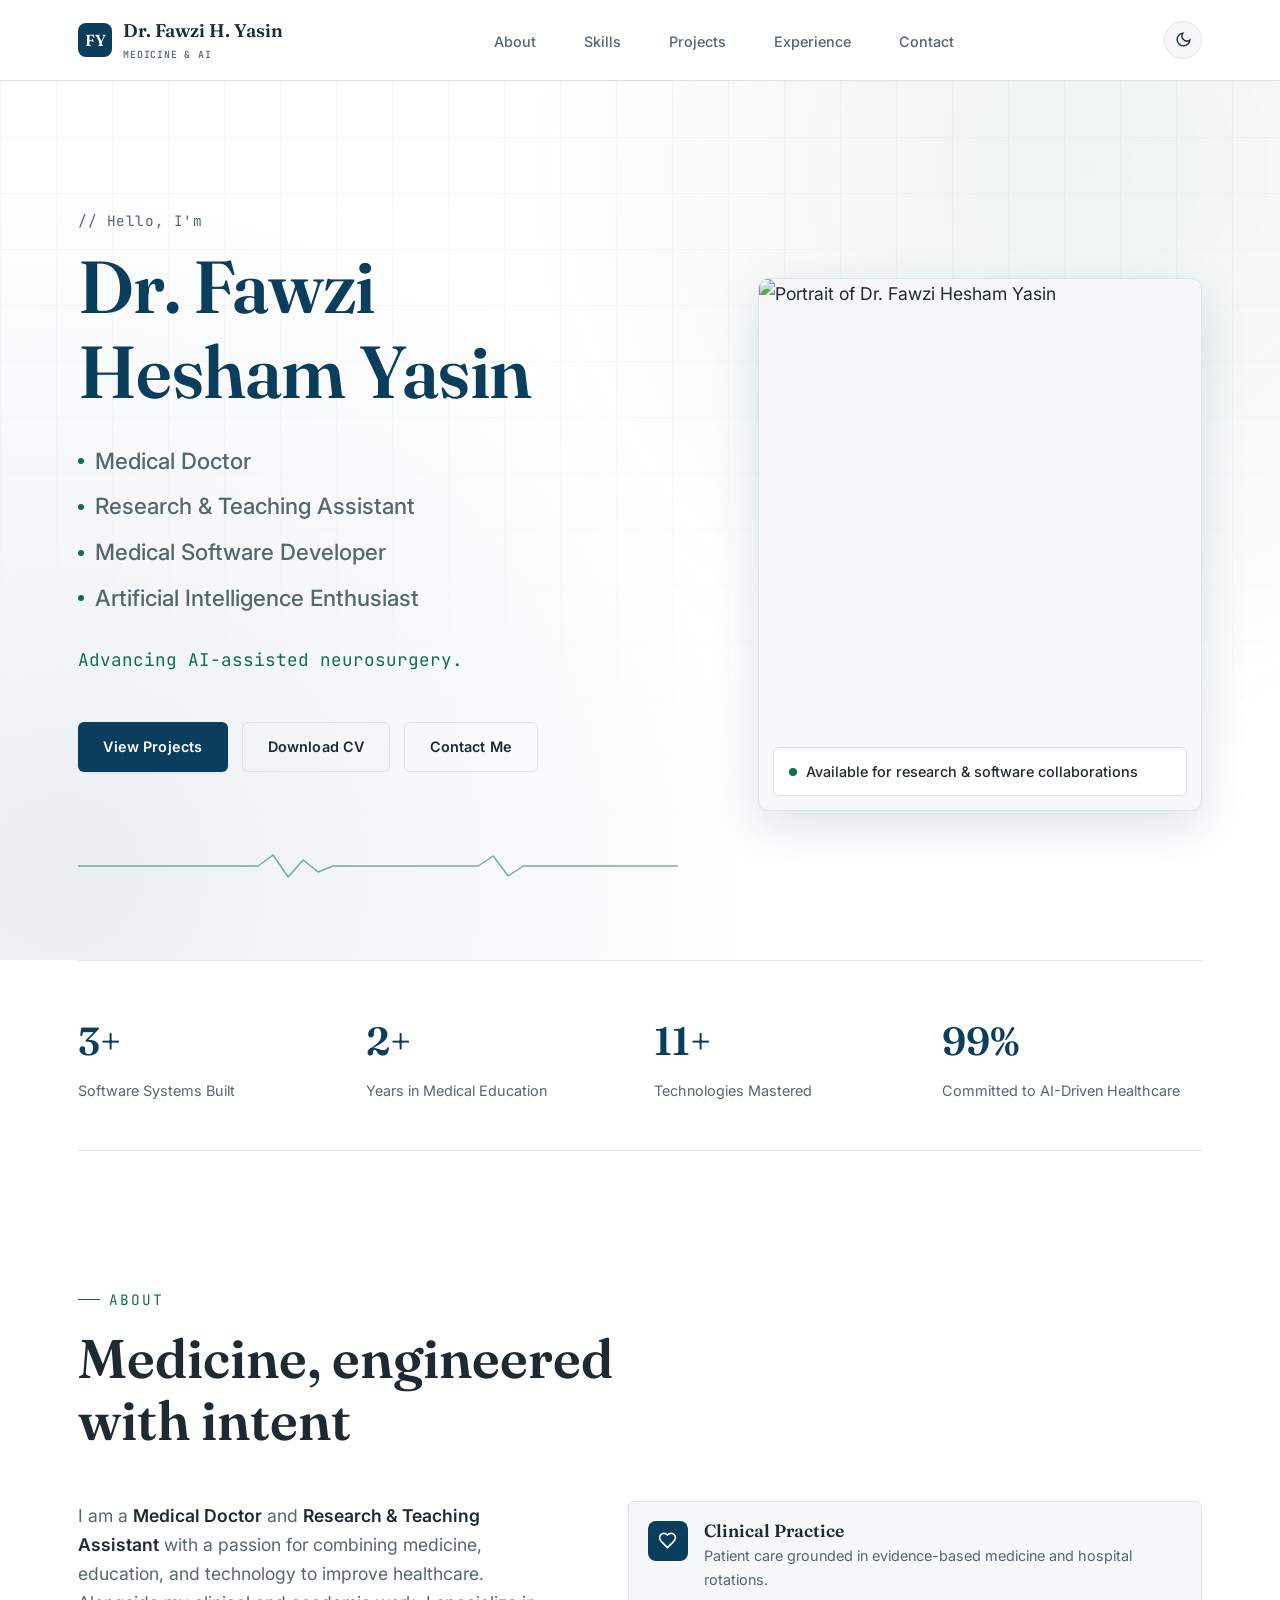
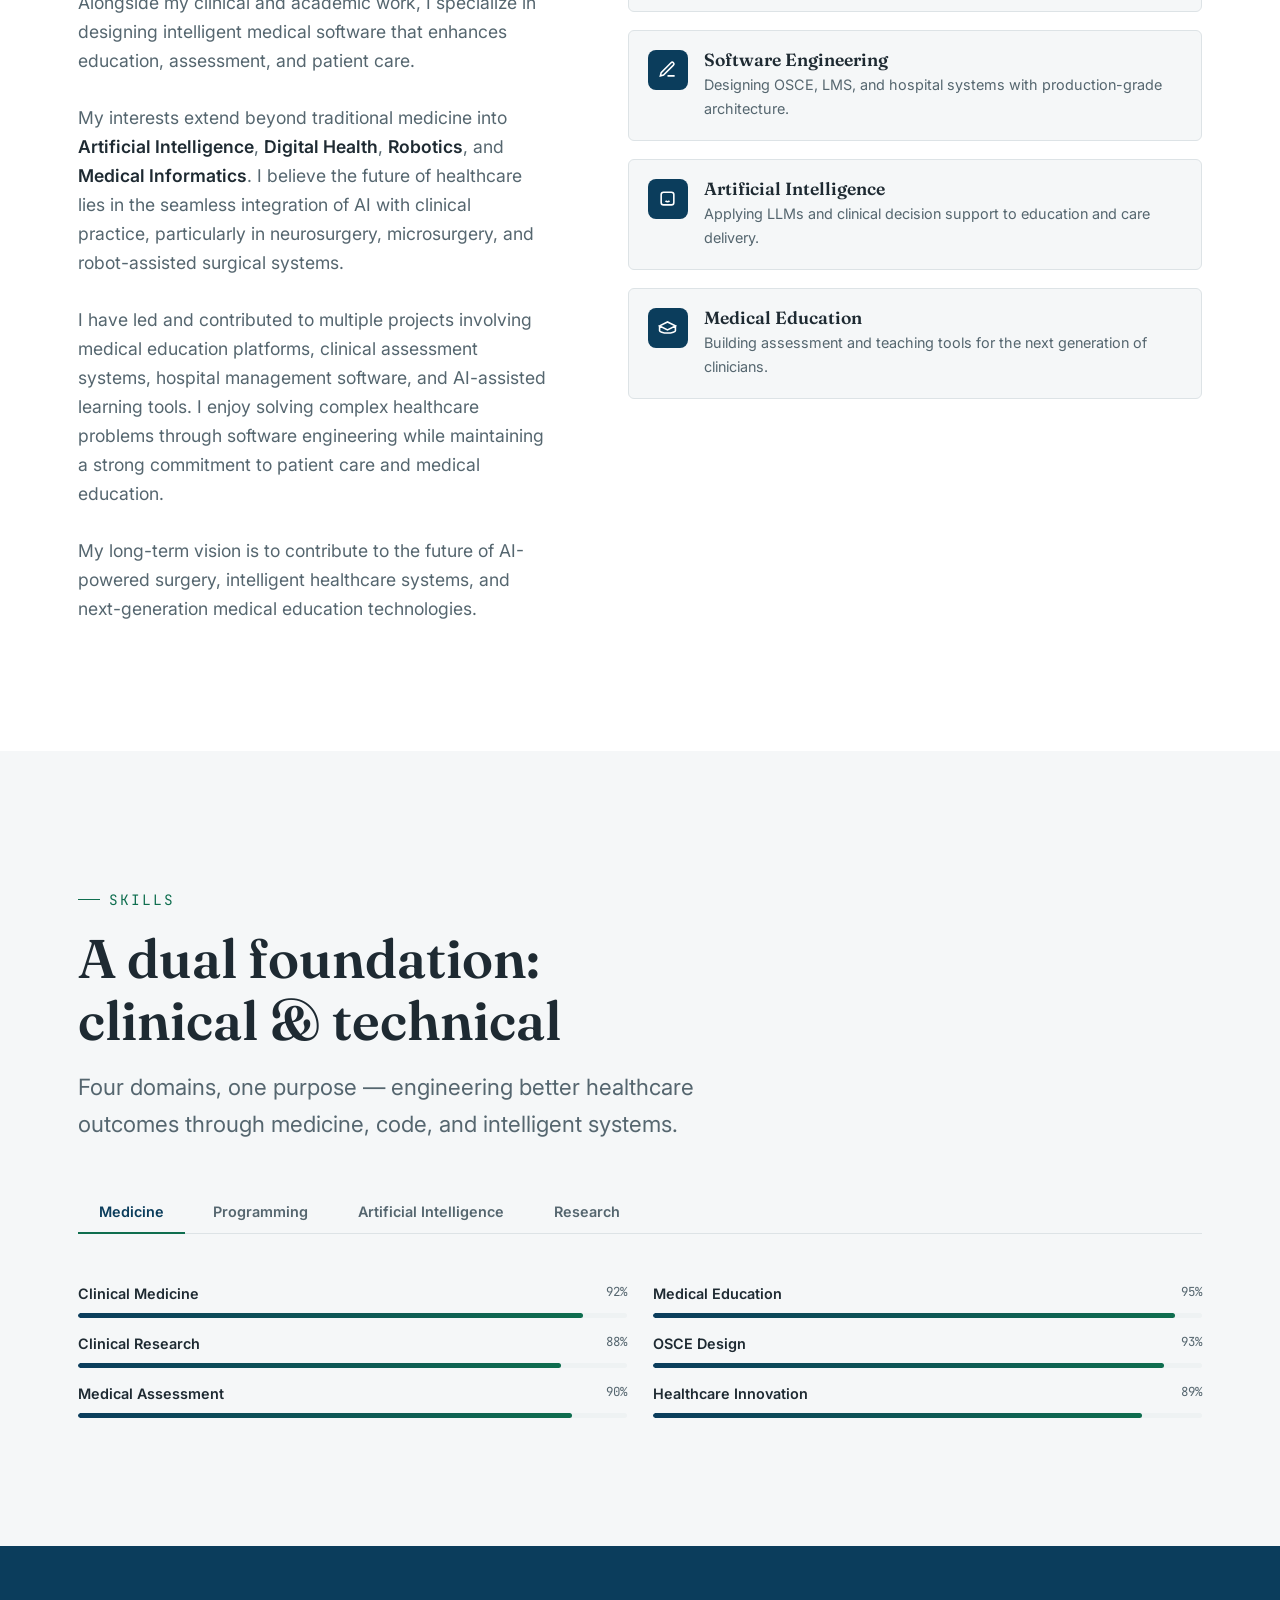
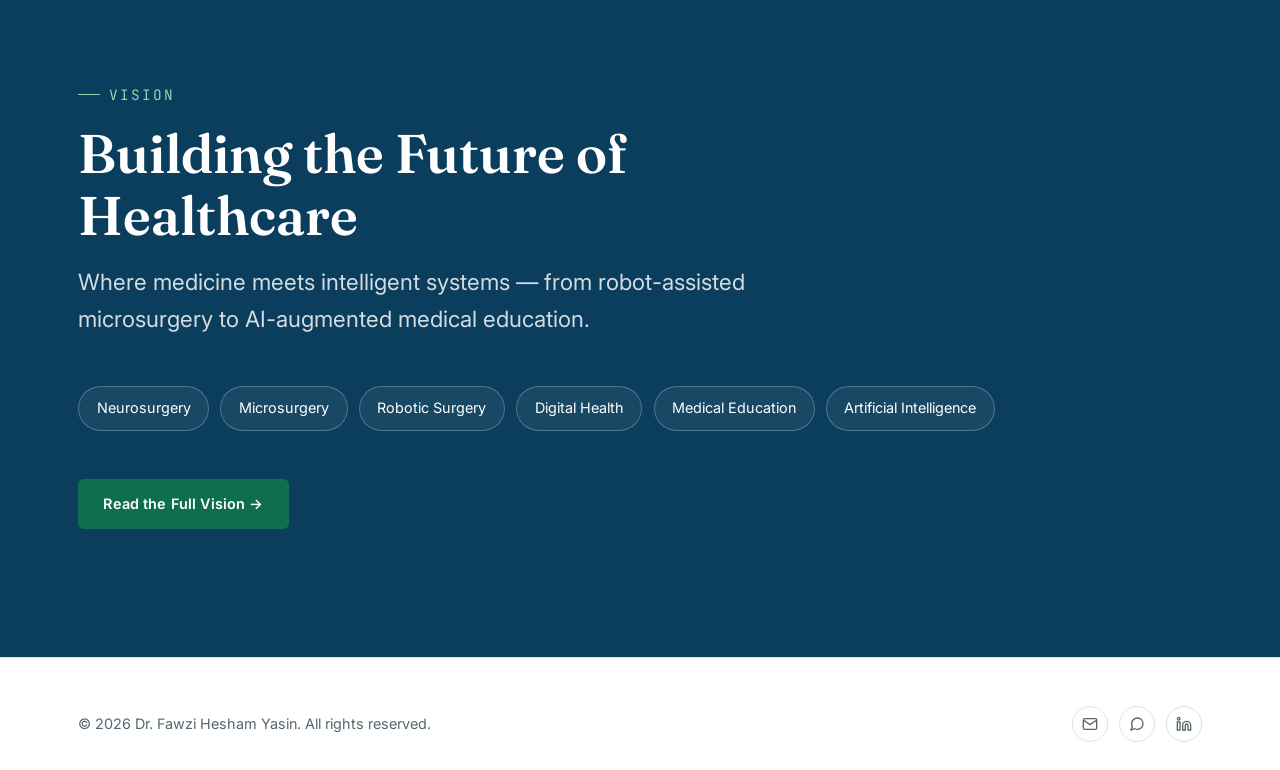
==== commit fbdffc9e: "Update portrait image source in index.html" ====
--- a/index.html
+++ b/index.html
@@ -73,7 +73,7 @@
       </div>
     </div>
     <div class="hero-portrait">
-      <img src="https://images.unsplash.com/photo-1622253692010-333f2da6031d?q=80&w=800&auto=format&fit=crop" alt="Portrait of Dr. Fawzi Hesham Yasin" id="portraitImg">
+      <img src="assests/img/myphoto.jpg" alt="Portrait of Dr. Fawzi Hesham Yasin" id="portraitImg">
       <div class="hero-portrait-badge">
         <span class="pulse"></span>
         <span>Available for research &amp; software collaborations</span>
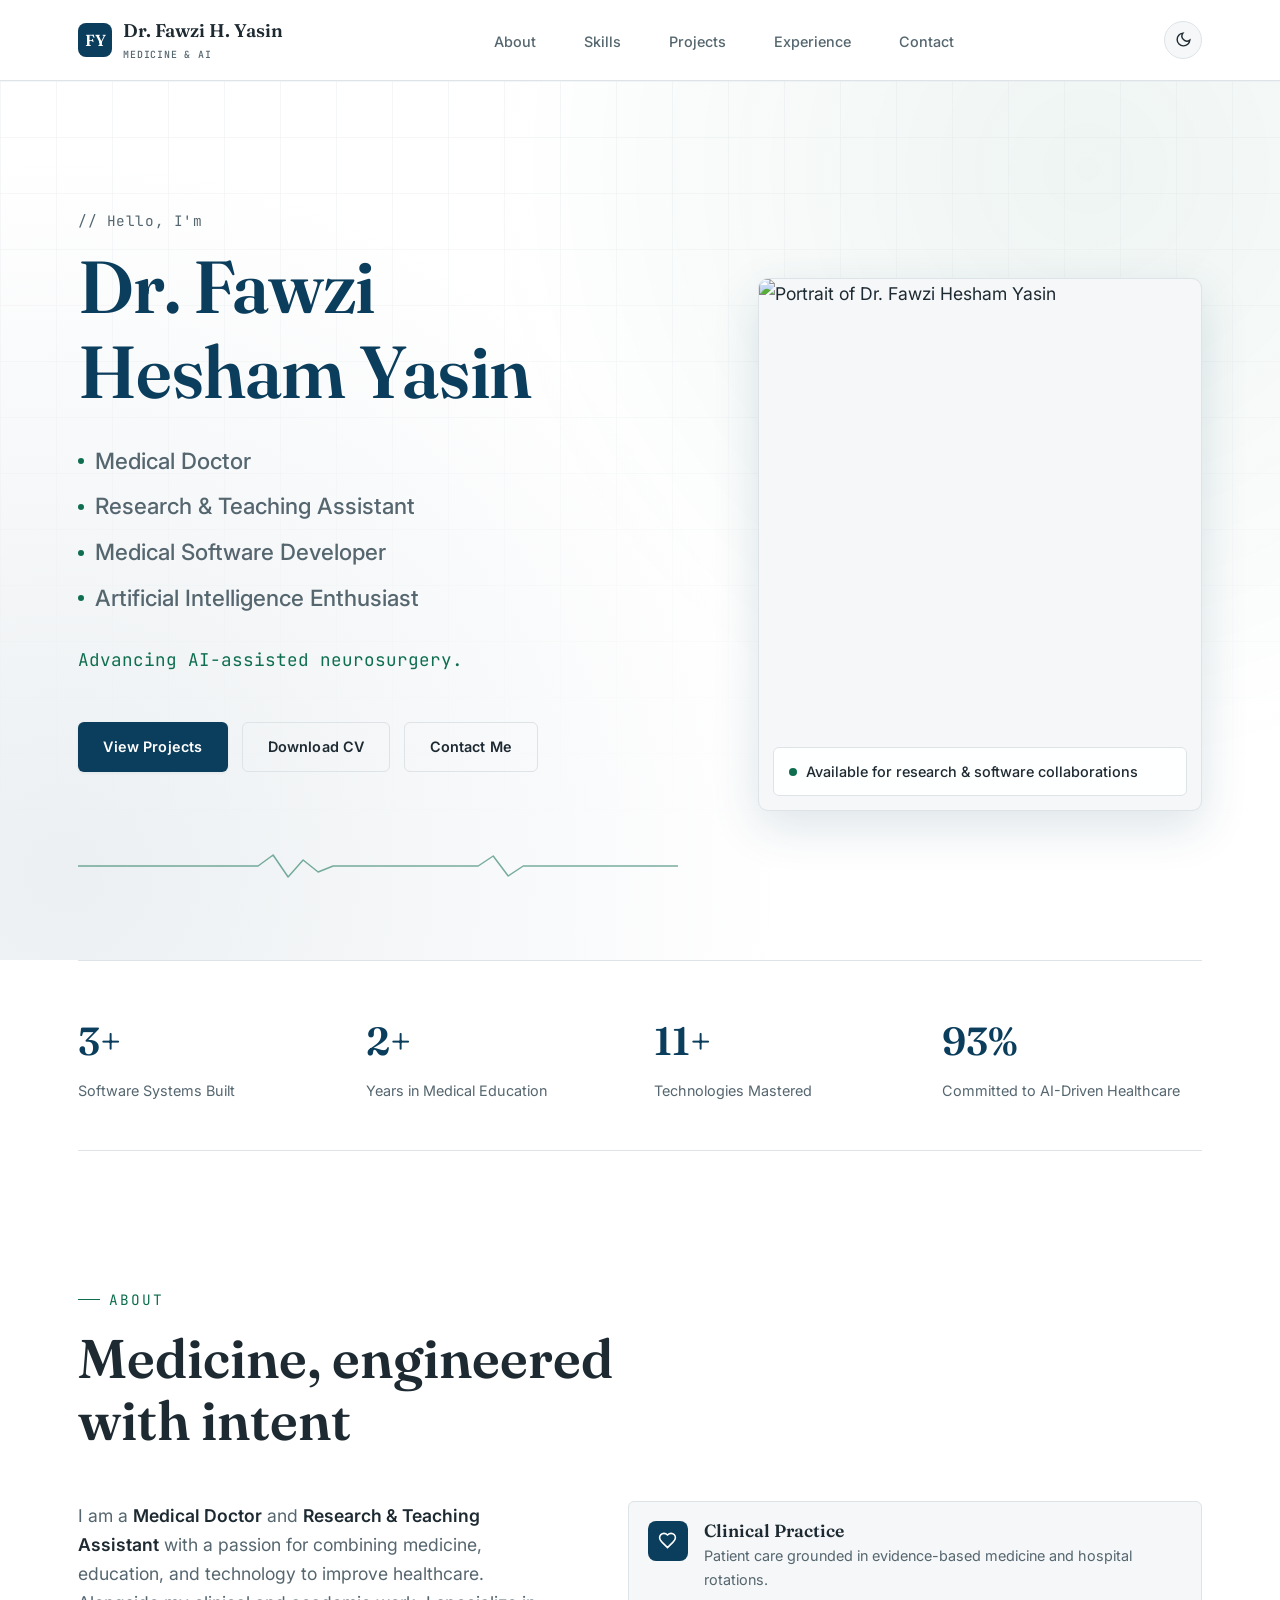
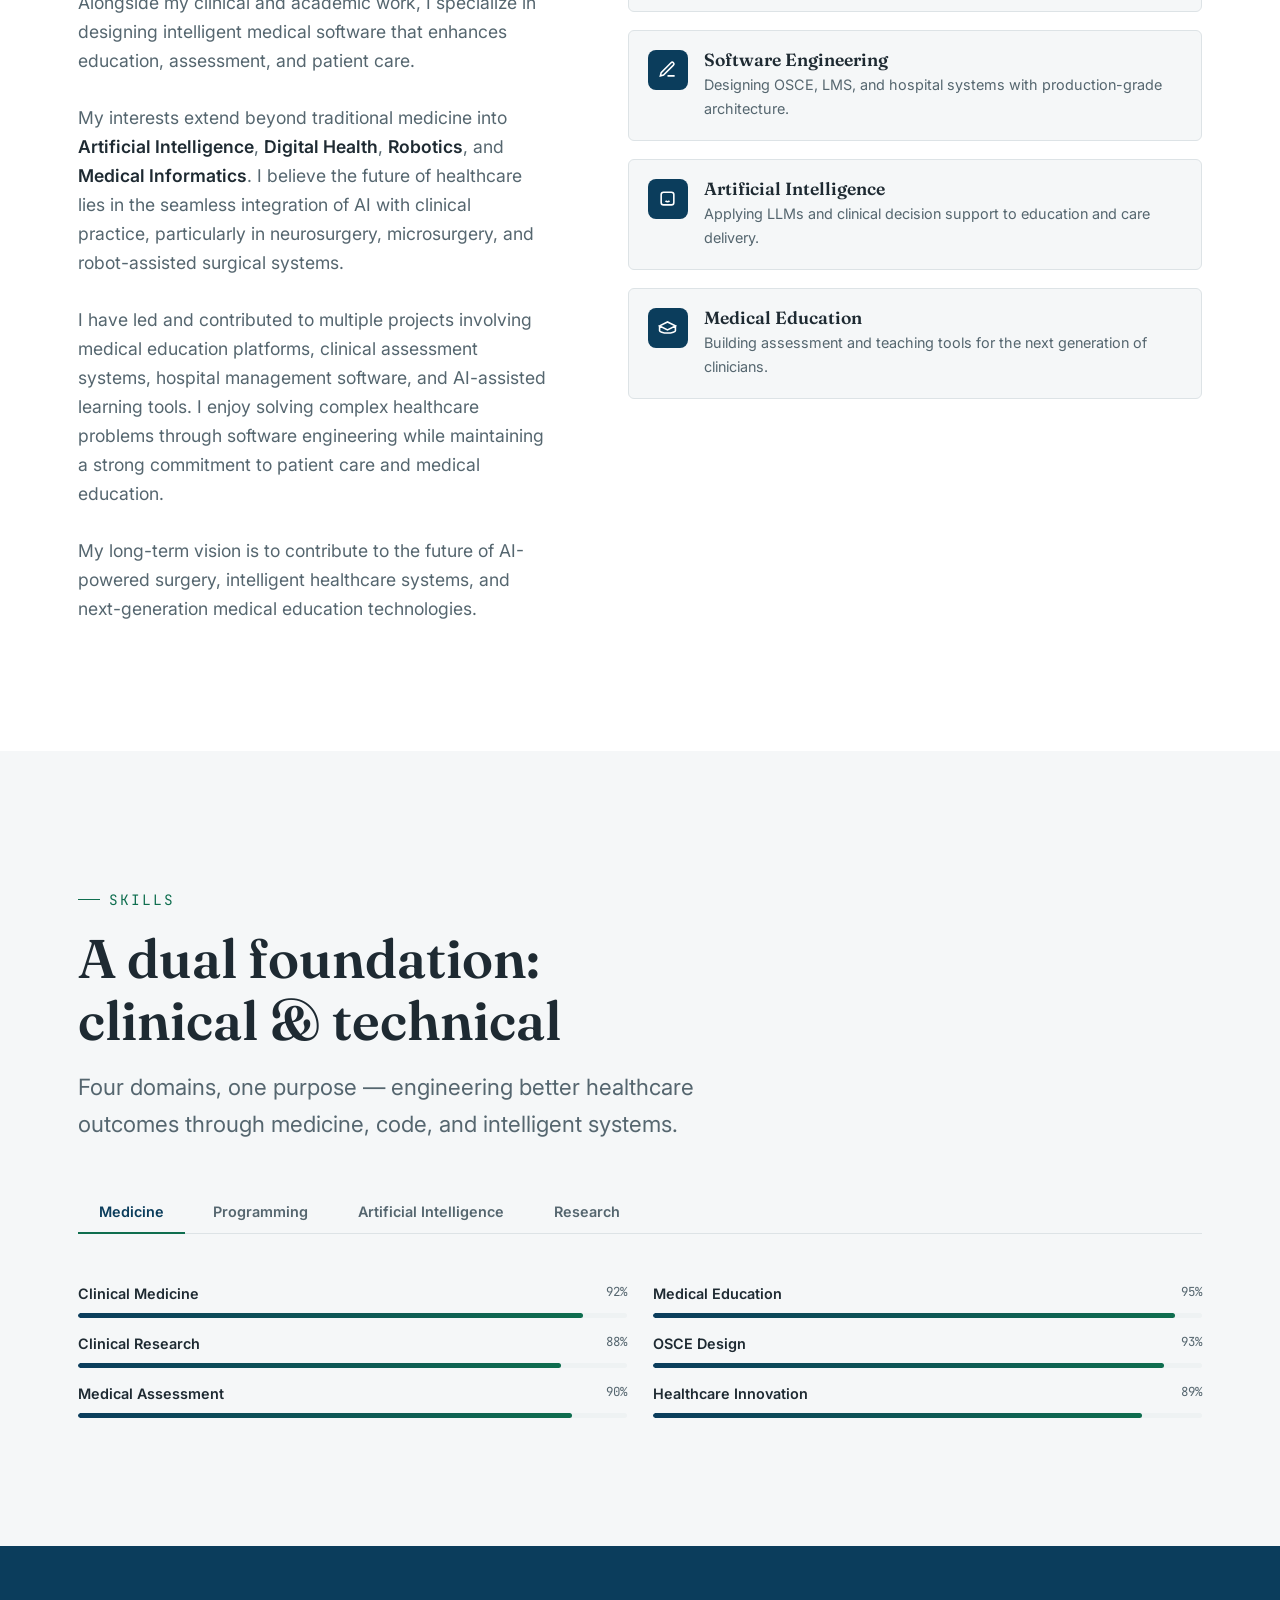
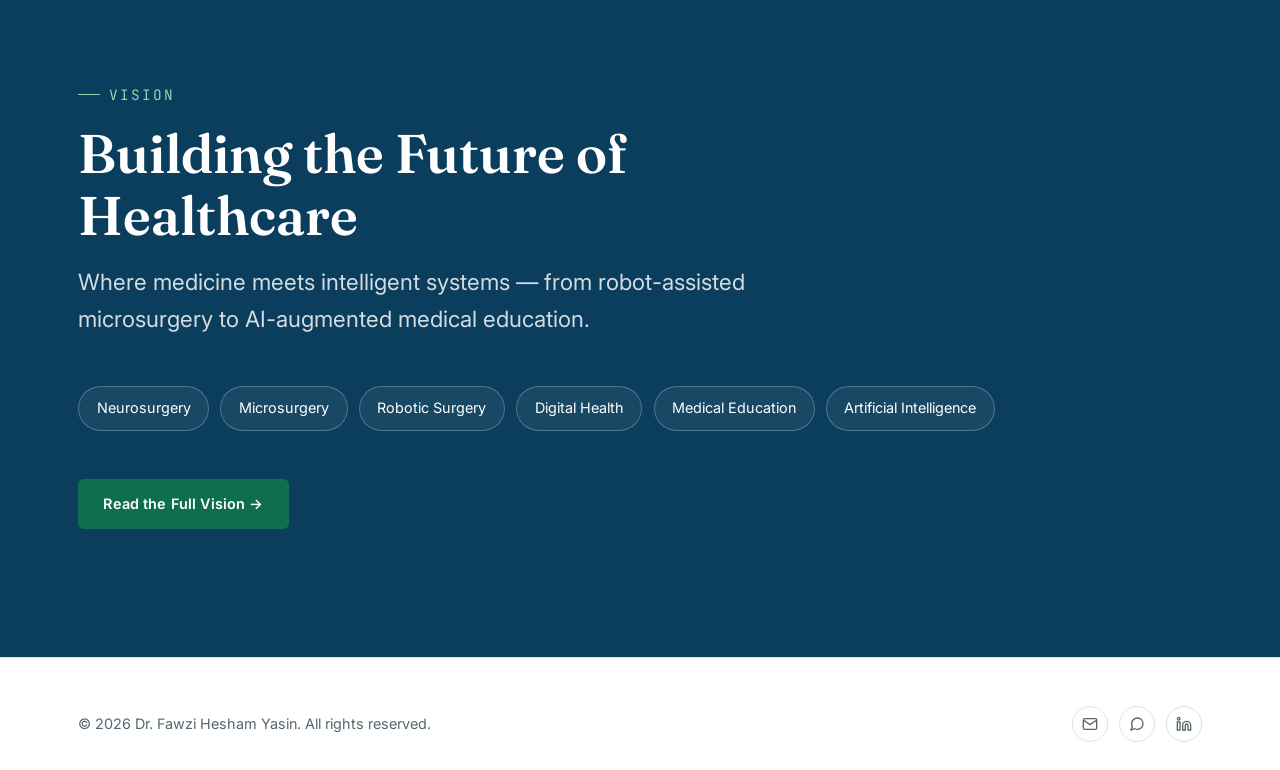
==== commit dda85a33: "Merge: resolve conflict, keep real photo" ====
--- a/index.html
+++ b/index.html
@@ -242,4 +242,4 @@
 
 <script src="assets/js/main.js"></script>
 </body>
-</html>
+</html>
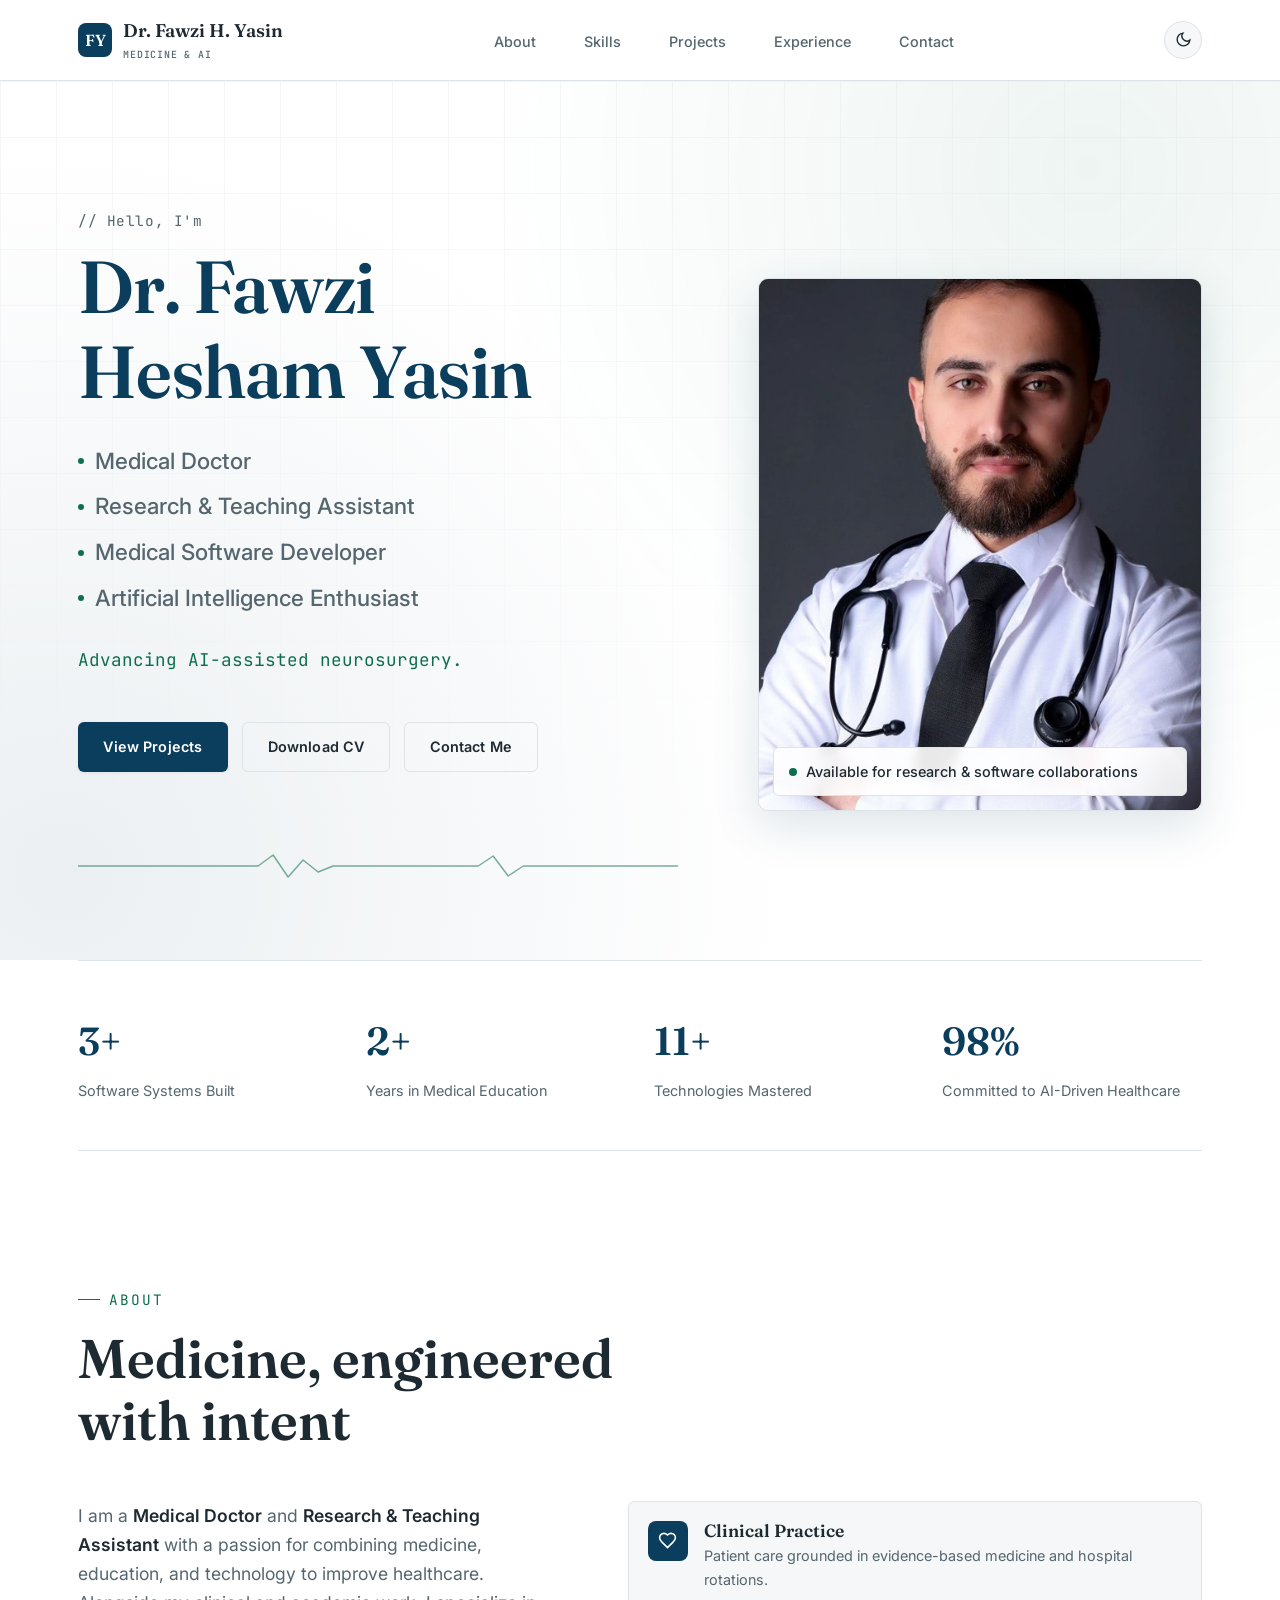
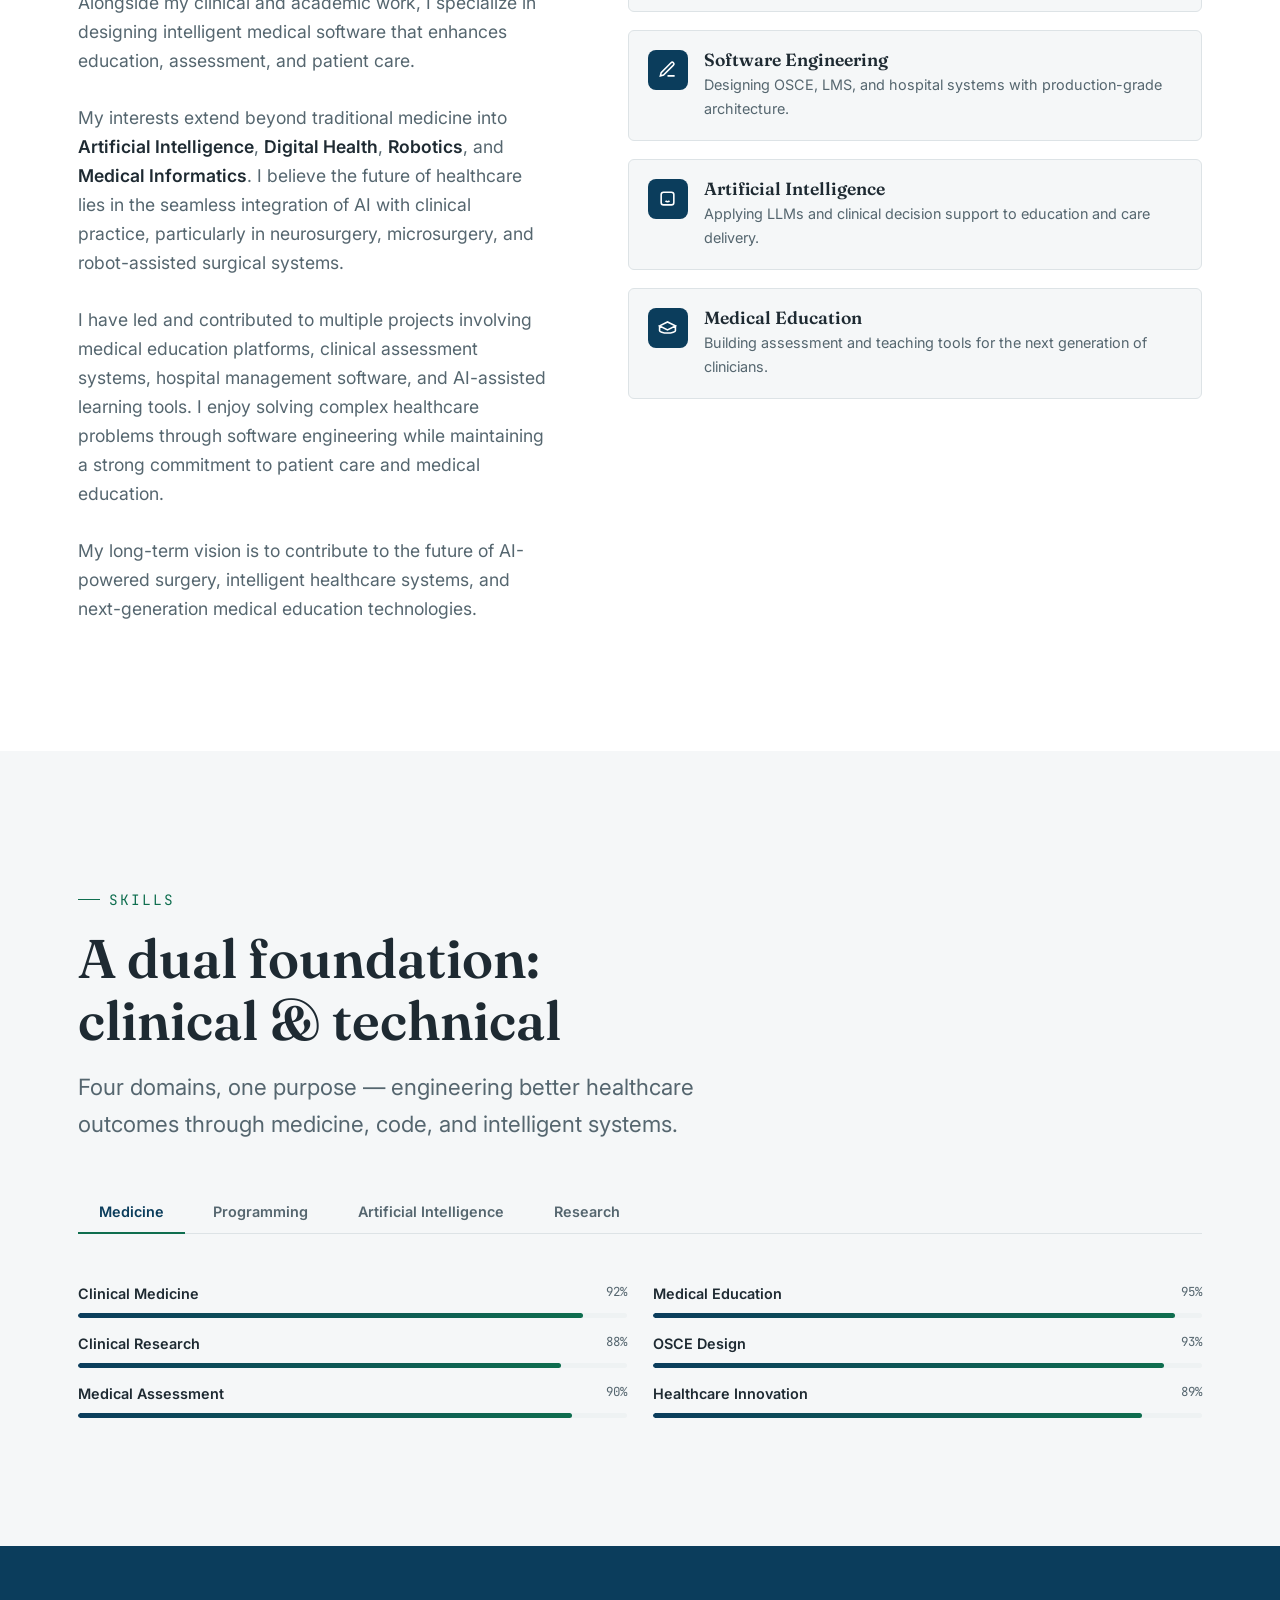
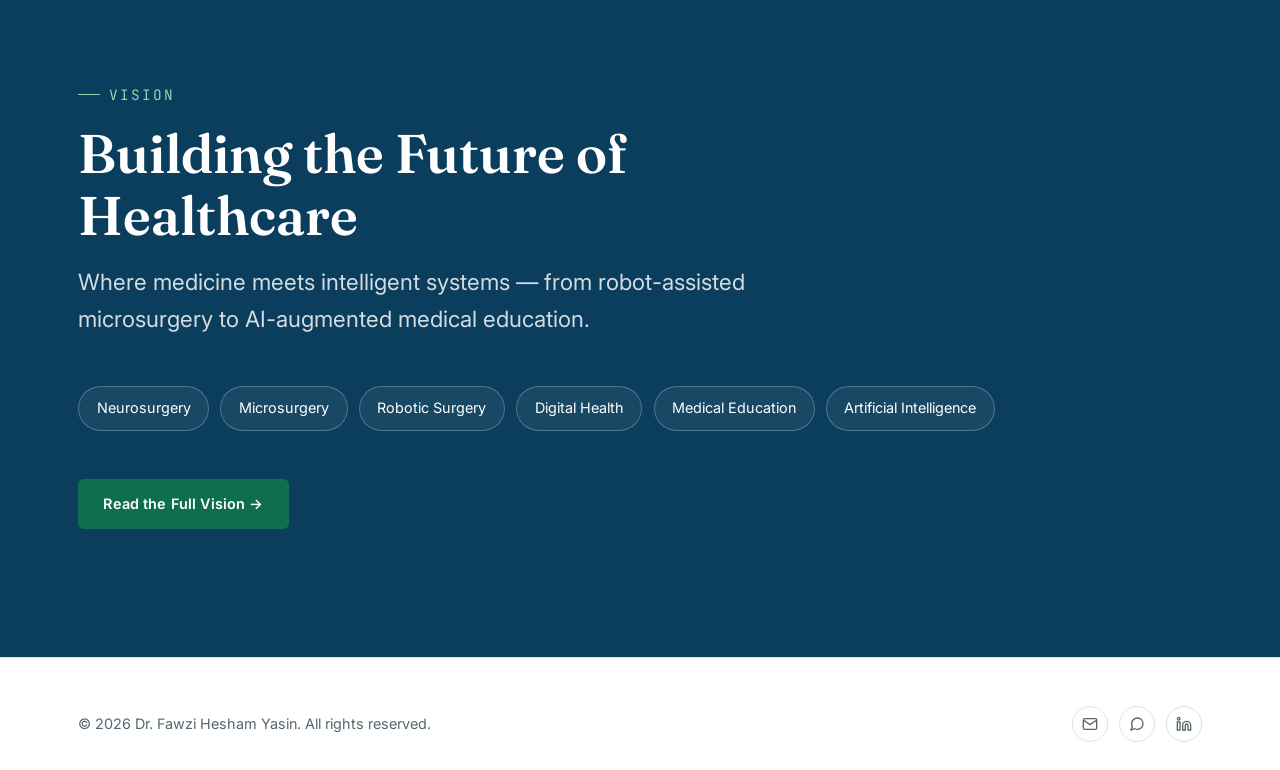
==== commit c600b24d: "Fix typo in image source path" ====
--- a/index.html
+++ b/index.html
@@ -73,7 +73,7 @@
       </div>
     </div>
     <div class="hero-portrait">
-      <img src="assests/img/myphoto.jpg" alt="Portrait of Dr. Fawzi Hesham Yasin" id="portraitImg">
+      <img src="assets/img/myphoto.jpg" alt="Portrait of Dr. Fawzi Hesham Yasin" id="portraitImg">
       <div class="hero-portrait-badge">
         <span class="pulse"></span>
         <span>Available for research &amp; software collaborations</span>
@@ -242,4 +242,4 @@
 
 <script src="assets/js/main.js"></script>
 </body>
-</html>+</html>
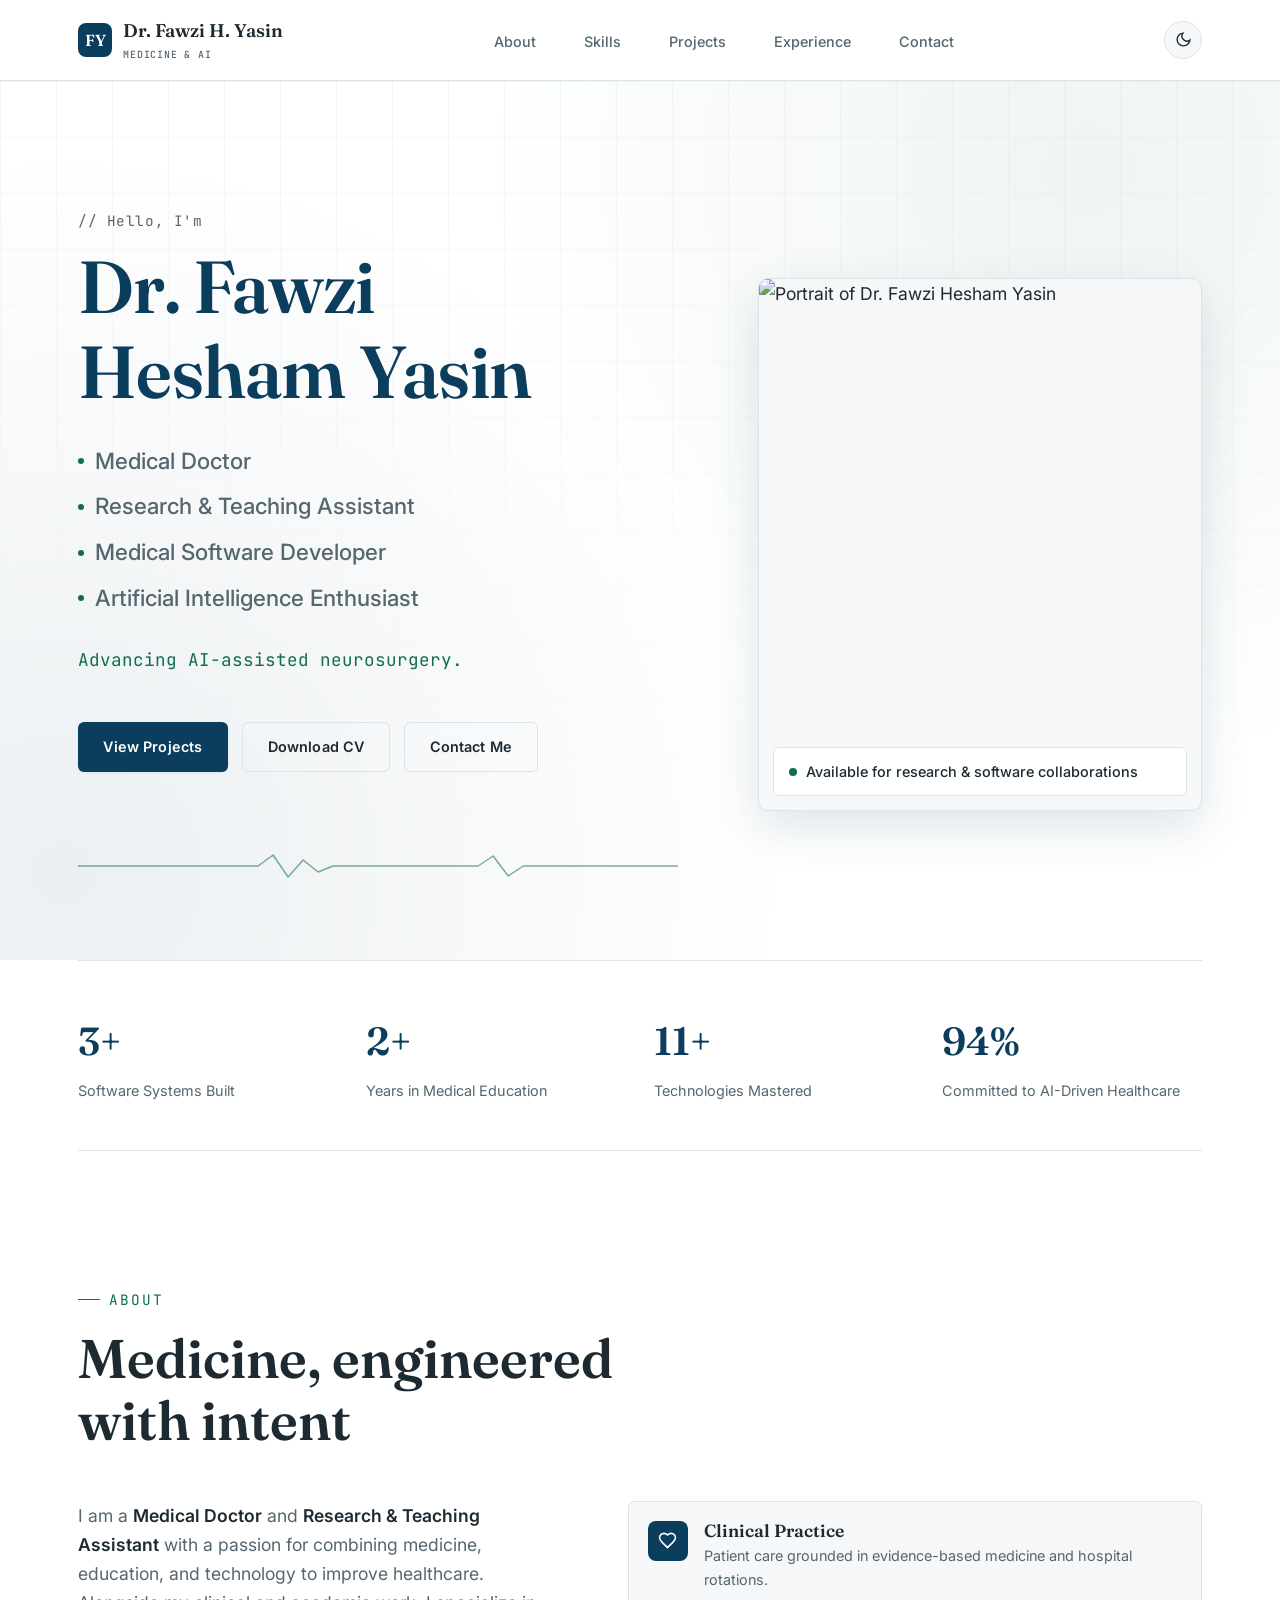
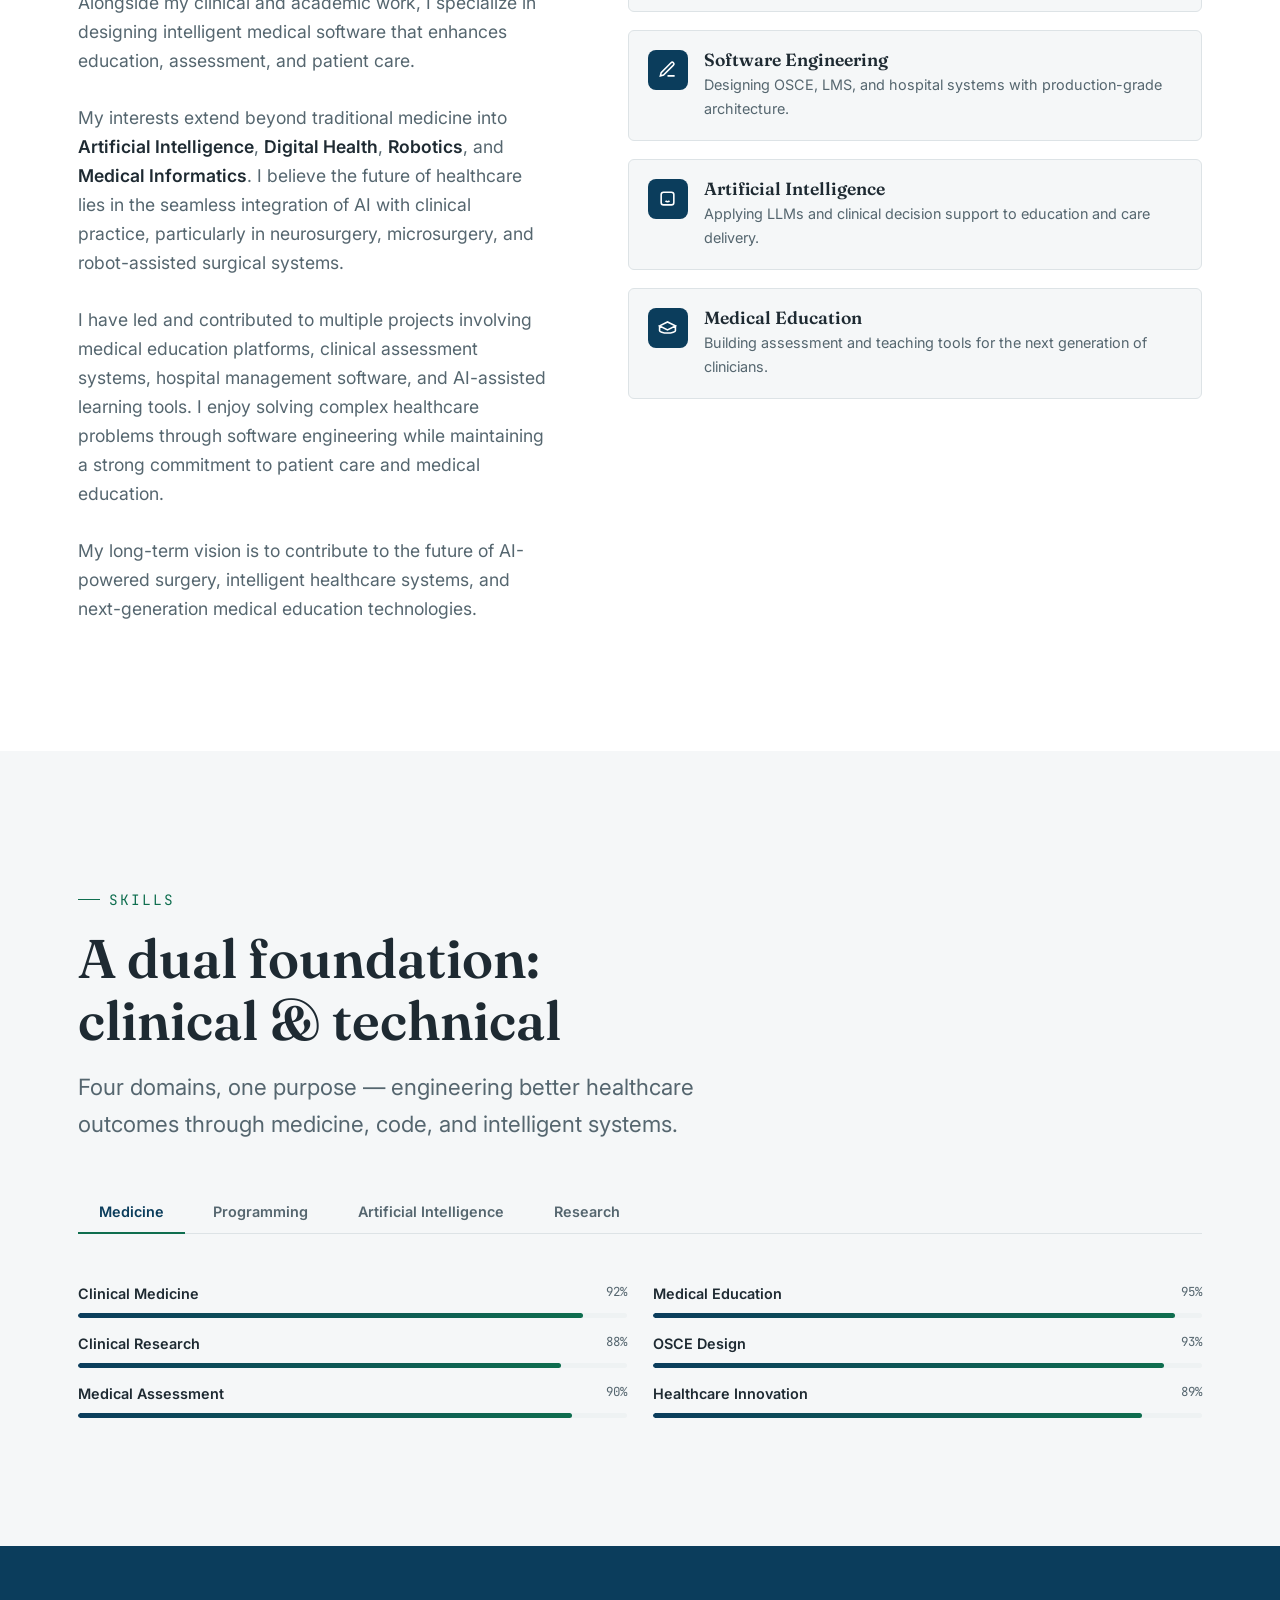
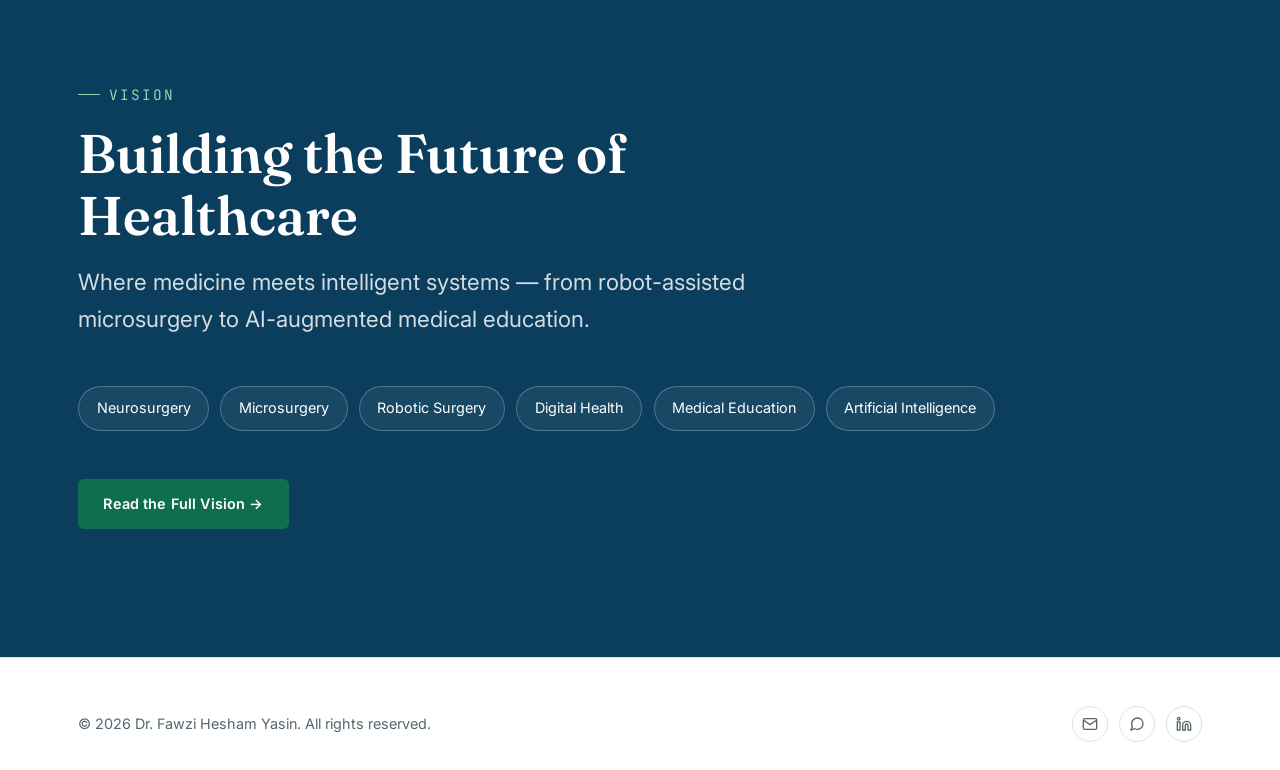
==== commit 1fe24d7e: "Fix image source for hero portrait Updated image source for the portrait in the hero section." ====
--- a/index.html
+++ b/index.html
@@ -11,6 +11,10 @@
 <link rel="preconnect" href="https://fonts.googleapis.com">
 <link rel="preconnect" href="https://fonts.gstatic.com" crossorigin>
 <link href="https://fonts.googleapis.com/css2?family=Fraunces:opsz,wght@9..144,500;9..144,600;9..144,700&family=Inter:wght@400;500;600;700&family=JetBrains+Mono:wght@400;500&display=swap" rel="stylesheet">
+<link rel="icon" href="assets/favicon/favicon.svg" type="image/svg+xml">
+<link rel="icon" href="assets/favicon/favicon.ico" sizes="any">
+<link rel="apple-touch-icon" href="assets/favicon/apple-touch-icon.png">
+<link rel="manifest" href="assets/favicon/site.webmanifest">
 <link rel="stylesheet" href="assets/css/style.css">
 </head>
 <body>
@@ -73,7 +77,7 @@
       </div>
     </div>
     <div class="hero-portrait">
-      <img src="assets/img/myphoto.jpg" alt="Portrait of Dr. Fawzi Hesham Yasin" id="portraitImg">
+      <img src="assets/img/myphoto" alt="Portrait of Dr. Fawzi Hesham Yasin" id="portraitImg">
       <div class="hero-portrait-badge">
         <span class="pulse"></span>
         <span>Available for research &amp; software collaborations</span>
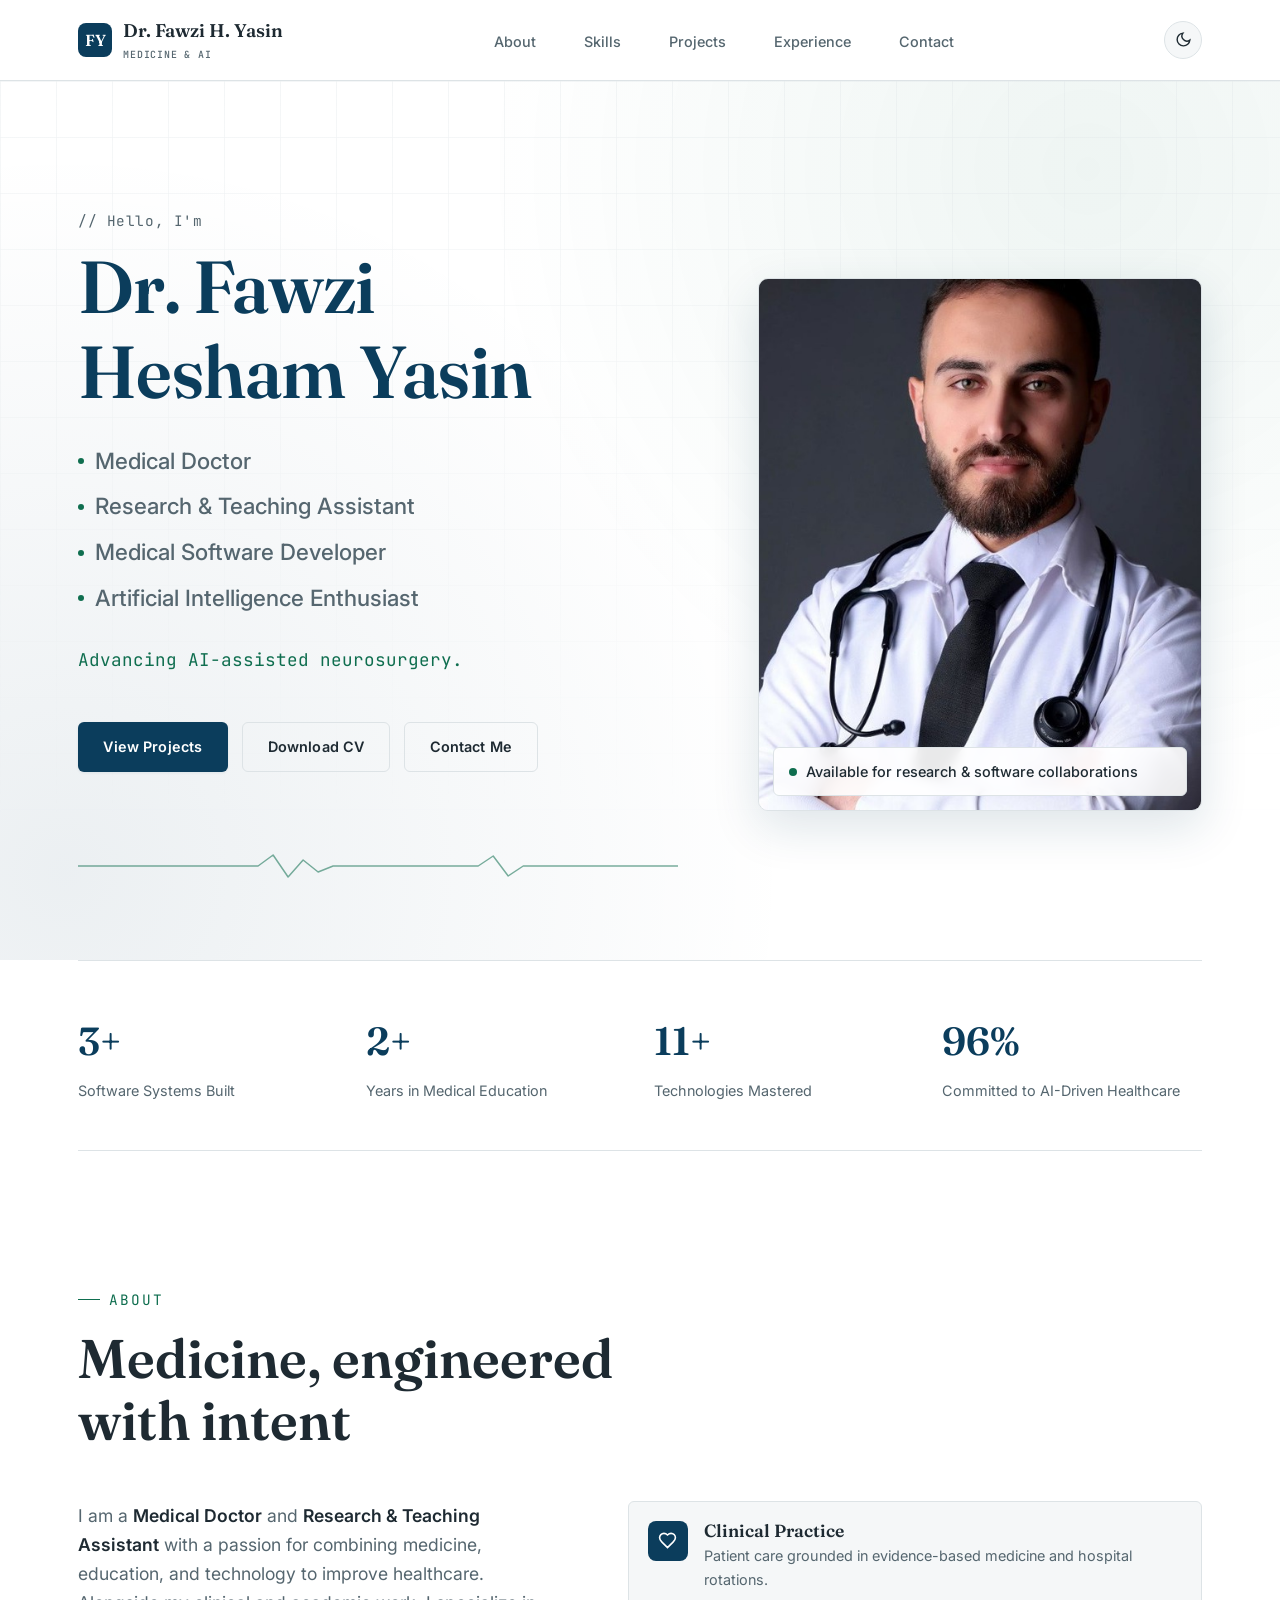
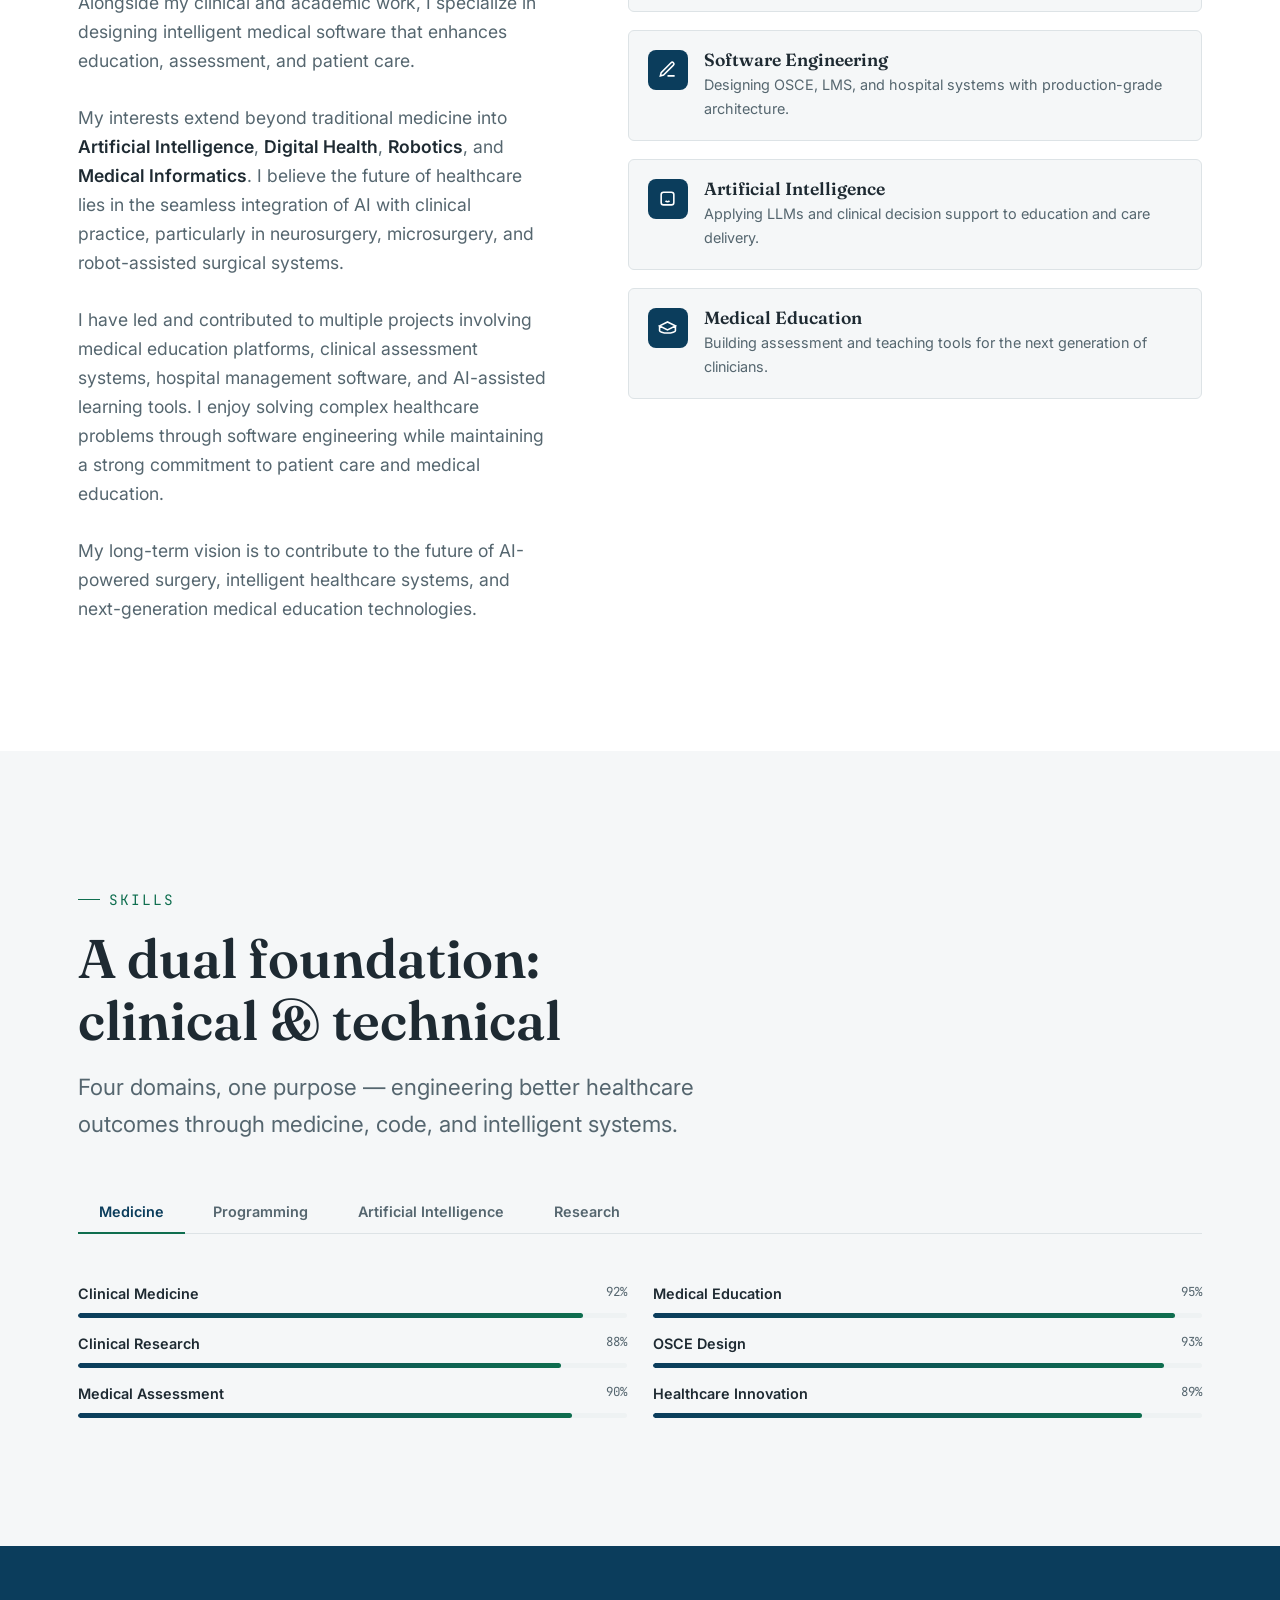
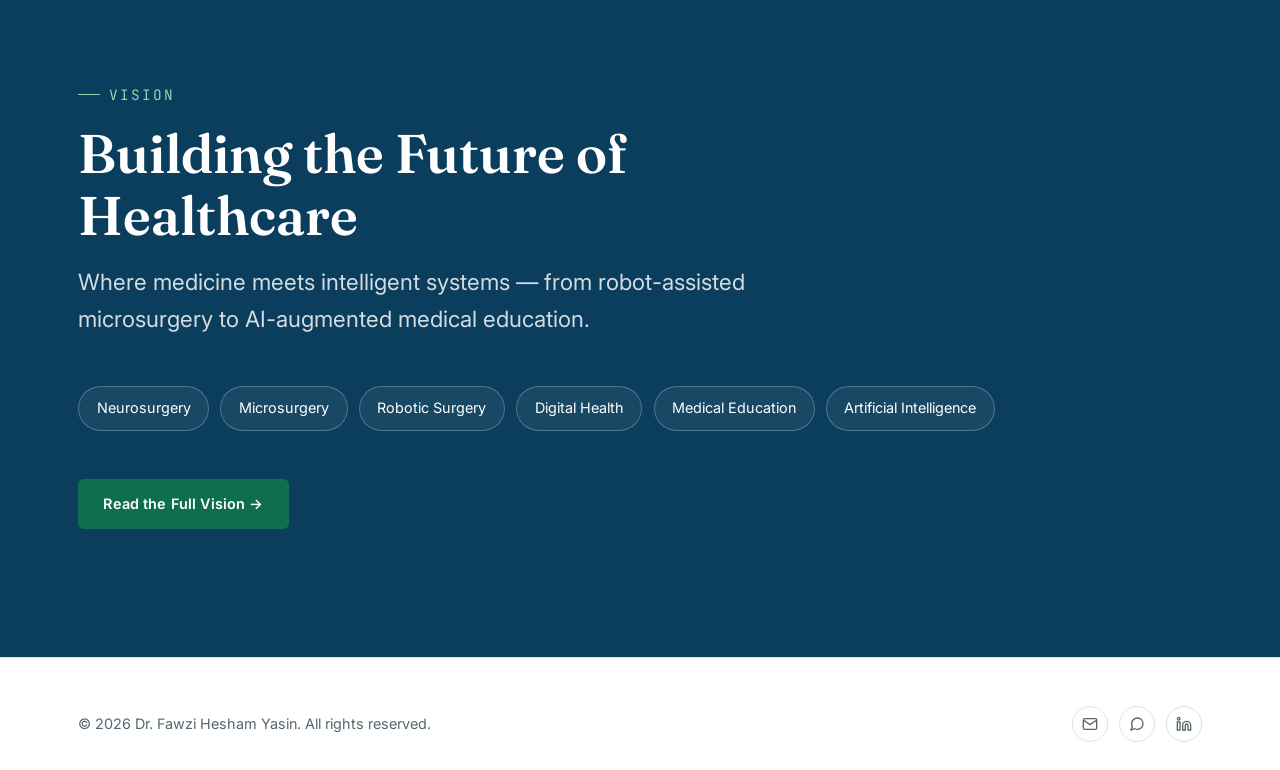
==== commit eb1e8078: "Fix image source by adding file extension" ====
--- a/index.html
+++ b/index.html
@@ -77,7 +77,7 @@
       </div>
     </div>
     <div class="hero-portrait">
-      <img src="assets/img/myphoto" alt="Portrait of Dr. Fawzi Hesham Yasin" id="portraitImg">
+      <img src="assets/img/myphoto.jpg" alt="Portrait of Dr. Fawzi Hesham Yasin" id="portraitImg">
       <div class="hero-portrait-badge">
         <span class="pulse"></span>
         <span>Available for research &amp; software collaborations</span>
